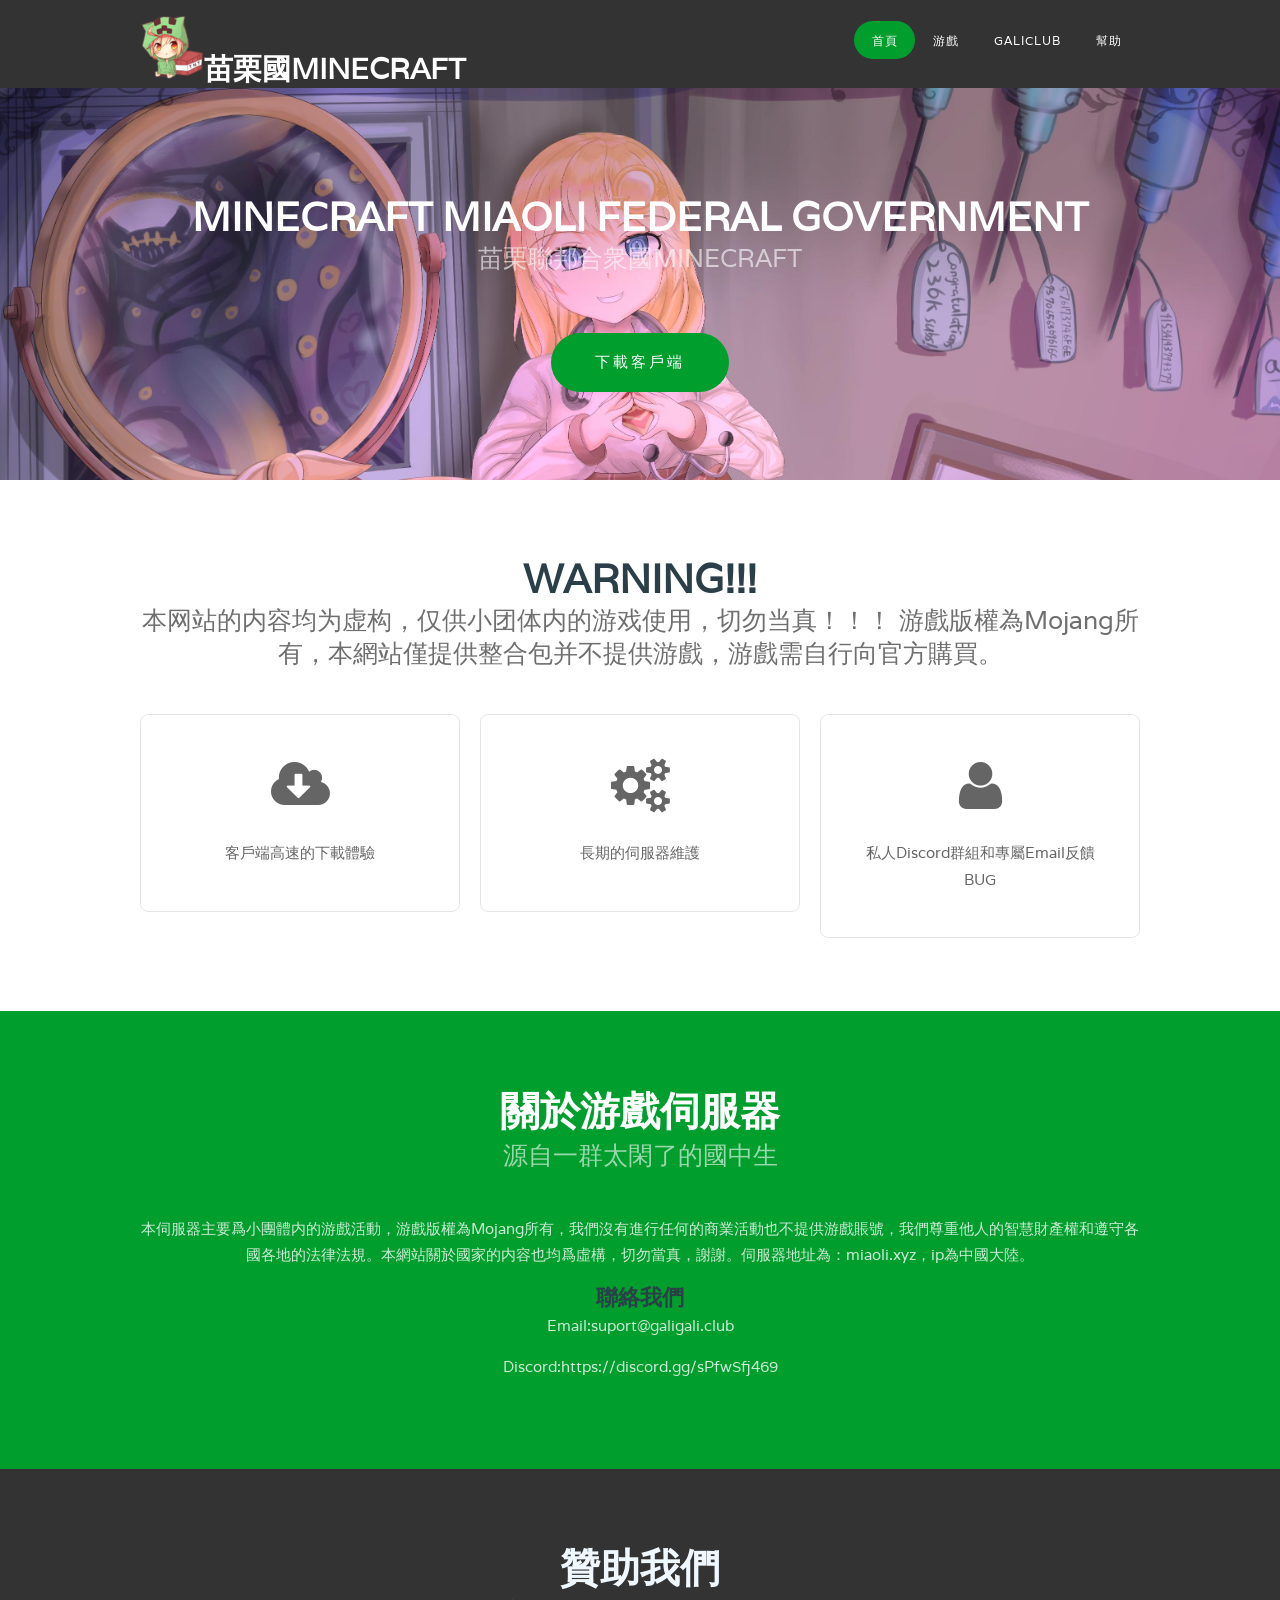
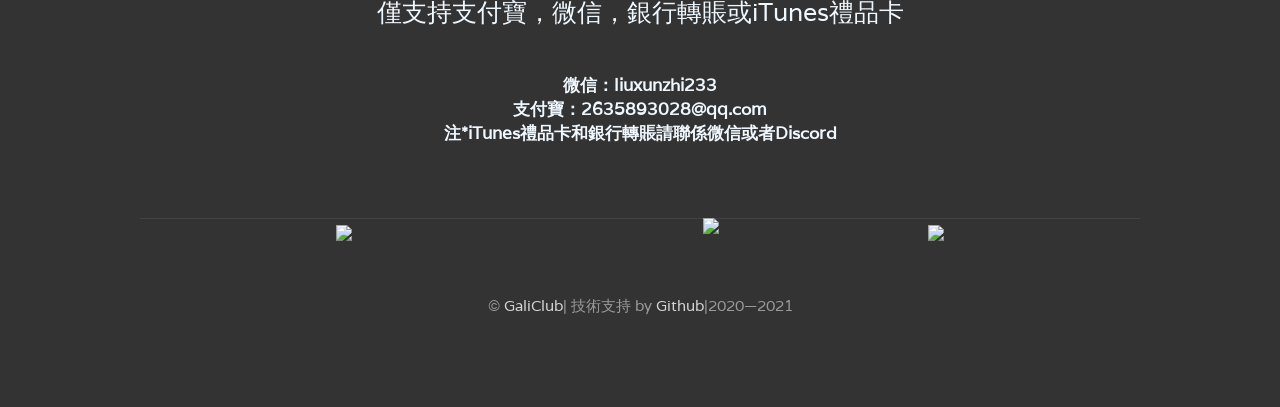
==== index.html @ 69d98d54 "Add files via upload" ====
<!DOCTYPE html PUBLIC "-//W3C//DTD XHTML 1.0 Strict//EN" "http://www.w3.org/TR/xhtml1/DTD/xhtml1-strict.dtd">
<!--
Design by TEMPLATED
http://templated.co
Released for free under the Creative Commons Attribution License

Name       : PlainDisplay 
Description: A two-column, fixed-width design with dark color scheme.
Version    : 1.0
Released   : 20140309

-->
<html xmlns="http://www.w3.org/1999/xhtml">
<head>
<meta http-equiv="Content-Type" content="text/html; charset=utf-8" />
<title>苗栗國</title><link rel="shortcut icon" href="image/icon.ico">
<meta name="keywords" content="" />
<meta name="description" content="" />
<meta name="viewport" content="width=device-width";>
<link href="http://fonts.googleapis.com/css?family=Varela" rel="stylesheet" />
<link href="default.css" rel="stylesheet" type="text/css" media="all" />
<link href="fonts.css" rel="stylesheet" type="text/css" media="all" />

<!--[if IE 6]><link href="default_ie6.css" rel="stylesheet" type="text/css" /><![endif]-->

</head>
<body>
<div id="wrapper">
	<div id="header-wrapper">
	<div id="header" class="container">
		<div id="logo">
			<h1><a href="http://gov.miaoli.xyz"><img src="image/icon.ico">苗栗國Minecraft</a></h1>
		</div>
		<div id="menu">
			<ul>
				<li class="current_page_item"><a href="index.html" accesskey="1" title="Home">首頁</a></li>
				<li><a href="updata.html" accesskey="2" title="Updata">游戲</a></li>
				<li><a href="http://www.galigali.club" accesskey="3" title="GaliClub">GaliClub</a></li>
				<li><a href="http://support.galigali.club" accesskey="4" title="幫助">幫助</a></li>
			</ul>
		</div>
	</div>
	</div>
	<div id="banner">
		<div class="container">
			<div class="title">
				<h2>Minecraft Miaoli Federal government</h2>
				<span class="byline">苗栗聯邦合衆國Minecraft</span> </div>
			<ul class="actions">
				<li><a href="updata.html" class="button">下載客戶端</a></li>
			</ul>
		</div>
	</div>
	<div id="extra" class="container">
		<div class="title">
			<h2> WARNING!!!</h2>
			<span class="byline">本网站的内容均为虚构，仅供小团体内的游戏使用，切勿当真！！！ 游戲版權為Mojang所有，本網站僅提供整合包并不提供游戲，游戲需自行向官方購買。</span> </div>
		<div id="three-column">
			<div class="boxA">
				<div class="box"> <span class="fa fa-cloud-download"></span>
					<p>客戶端高速的下載體驗</p>
				</div>
			</div>
			<div class="boxB">
				<div class="box"> <span class="fa fa-cogs"></span>
					<p>長期的伺服器維護</p>
				</div>
			</div>
			<div class="boxC">
				<div class="box"> <span class="fa fa-user"></span>
					<p> 私人Discord群組和專屬Email反饋BUG</p>
				</div>
			</div>
		</div>
	</div>
	<div id="featured">
		<div class="container">
			<div class="title">
				<h2>關於游戲伺服器</h2>
				<span class="byline">源自一群太閑了的國中生</span> </div>
			<p>本伺服器主要爲小團體内的游戲活動，游戲版權為Mojang所有，我們沒有進行任何的商業活動也不提供游戲賬號，我們尊重他人的智慧財產權和遵守各國各地的法律法規。本網站關於國家的内容也均爲虛構，切勿當真，謝謝。伺服器地址為：miaoli.xyz，ip為中國大陸。</p>
			<h2>聯絡我們</h2>
			<p>Email:suport@galigali.club</p>
            <p>Discord:https://discord.gg/sPfwSfj469</p>
		</div>
	</div>
</div>
<div id="page" class="container">
	<div class="title">
		<h2 style="color: aliceblue;">贊助我們</h2>
		<span class="byline" style="color: aliceblue;">僅支持支付寶，微信，銀行轉賬或iTunes禮品卡</span> </div>
		<h3 style="color: aliceblue;">微信：liuxunzhi233</h3>
		<h3 style="color: aliceblue;">支付寶：2635893028@qq.com</h3>
		<h3 style="color: aliceblue;">注*iTunes禮品卡和銀行轉賬請聯係微信或者Discord</h3>
</div>
<div id="copyright" class="container">
	<div class="fengji">
       <img src="image/6+.png" alt="">
	</div>
    <div class="fengji2">
	   <img src="image/login-logo.png">
    </div>
    <div class="fengji1">
       <img src="image/7.png">
    </div>
    <div class="fengji4">
	   <img src="image/unnamed.png">
     </div>
	<p>&copy; <a href="http://www.galigali.club">GaliClub</a>| 技術支持 by <a href="https://github.com/">Github</a>|2020—2021</p>
</div>
</body>
</html>
---- default.css ----
html, body
	{
		height: 100%;
	}
	
	body
	{
		margin: 0px;
		padding: 0px;
		background: #333333;
		font-family: 'Varela', sans-serif;
		font-size: 11pt;
		font-weight: 300;
		color: #656565;
	}
	
	
	h1, h2, h3
	{
		margin: 0;
		padding: 0;
		font-weight: 700;
		color: #2B3F48;
	}
	
	p, ol, ul
	{
		margin-top: 0;
	}
	
	ol, ul
	{
		padding: 0;
		list-style: none;
	}
	
	ul.actions
	{
		text-align: center;
	}
		
		ul.actions li
		{
		}
	
	p
	{
		line-height: 180%;
	}
	
	strong
	{
	}
	
	a
	{
		color: #0000FF;
	}
	
	a:hover
	{
		text-decoration: none;
	}
	
	.container
	{
		overflow: hidden;
		margin: 0em auto;
		width: 1000px;
	}
	
/*********************************************************************************/
/* Image Style                                                                   */
/*********************************************************************************/

	.image
	{
		display: inline-block;
	}
	
	.image img
	{
		display: block;
		width: 100%;
	}
	
	.image-full
	{
		display: block;
		width: 100%;
		margin: 0 0 2em 0;
	}
	
	.image-left
	{
		float: left;
		margin: 0 2em 2em 0;
	}
	
	.image-centered
	{
		display: block;
		margin: 0 0 2em 0;
	}
	
	.image-centered img
	{
		margin: 0 auto;
		width: auto;
	}

/*********************************************************************************/
/* List Styles                                                                   */
/*********************************************************************************/

	ul.staff
	{
		margin-bottom: 3em;
	}

	ul.staff li
	{
		display: inline-block;
	}
	
	ul.staff li img
	{
		width: 80%;
		border-radius: 50%;
	}


/*********************************************************************************/
/* Social Icon Styles                                                            */
/*********************************************************************************/

	ul.contact
	{
		margin: 0;
		padding: 2em 0em 0em 0em;
		list-style: none;
	}
	
	ul.contact li
	{
		display: inline-block;
		padding: 0em 0.30em;
		font-size: 1em;
	}
	
	ul.contact li span
	{
		display: none;
		margin: 0;
		padding: 0;
	}
	
	ul.contact li a
	{
		color: #FFF;
	}
	
	ul.contact li a:before
	{
		display: inline-block;
		background: #3f3f3f;
		width: 40px;
		height: 40px;
		line-height: 40px;
		border-radius: 20px;
		text-align: center;
		color: #FFFFFF;
	}
	
	ul.contact li a.icon-twitter:before { background: #2DAAE4; }
	ul.contact li a.icon-facebook:before { background: #39599F; }
	ul.contact li a.icon-dribbble:before { background: #C4376B;	}
	ul.contact li a.icon-tumblr:before { background: #31516A; }
	ul.contact li a.icon-rss:before { background: #F2600B; }

/*********************************************************************************/
/* Button Style                                                                  */
/*********************************************************************************/

	.button
	{
		display: inline-block;
		border-radius: 15ex;
		padding: 0em 3em;
		background: #009E2D;
		letter-spacing: 0.20em;
		line-height: 4em;
		text-decoration: none;
		text-transform: uppercase;
		font-weight: 400;
		font-size: 1em;
		color: #FFF;
	}
	
	.button:before
	{
		display: inline-block;
		background: #FFC31F;
		margin-right: 1em;
		width: 40px;
		height: 40px;
		line-height: 40px;
		border-radius: 20px;
		text-align: center;
		color: #272925;
	}
	
/*********************************************************************************/
/* Heading Titles                                                                */
/*********************************************************************************/

	.title
	{
		margin-bottom: 3em;
	}
	
	.title h2
	{
		text-transform: uppercase;
		font-size: 2.7em;
	}
	
	.title .byline
	{
		font-size: 1.7em;
		color: #6F6F6F;
	}
		
/*********************************************************************************/
/* 4-column                                                                      */
/*********************************************************************************/

	.box1,
	.box2,
	.box3,
	.box4
	{
		width: 235px;
	}
	
	.box1,
	.box2,
	.box3,
	{
		float: left;
		margin-right: 20px;
	}
	
	.box4
	{
		float: right;
	}
	
/*********************************************************************************/
/* 3-column                                                                      */
/*********************************************************************************/

	.boxA,
	.boxB,
	.boxC
	{
		width: 320px;
	}

	.boxA,
	.boxB
	{
		float: left;
		margin-right: 20px;
	}
	
	.boxC
	{
		float: right;
	}

/*********************************************************************************/
/* 2-column                                                                      */
/*********************************************************************************/

	.tbox1,
	.tbox2
	{
		width: 575px;
	}
	
	.tbox1
	{
		float: left;
	}

	.tbox2
	{
		float: right;
	}
	
	#wrapper
	{
		background: #FFF;
	}

/*********************************************************************************/
/* Header                                                                        */
/*********************************************************************************/

	#header-wrapper
	{
		background: #333333	
	}

	#header
	{
		position: relative;
		padding: 3em 0em;
	}

/*********************************************************************************/
/* Logo                                                                          */
/*********************************************************************************/

	#logo
	{
		position: absolute;
		top: 1em;
		left: 0;
	}
	
	#logo h1
	{
		color: #FFF;
	}
	
	#logo a
	{
		text-decoration: none;
		text-transform: uppercase;
		color: #FFF;
	}

/*********************************************************************************/
/* Menu                                                                          */
/*********************************************************************************/

	#menu
	{
		position: absolute;
		top: 2em;
		right: 0;
	}
	
	#menu ul
	{
		display: inline-block;
	}
	
	#menu li
	{
		display: block;
		float: left;
		text-align: center;
	}
	
	#menu li a, #menu li span
	{
		padding: 1em 1.5em;
		letter-spacing: 1px;
		text-decoration: none;
		text-transform: uppercase;
		font-size: 0.8em;
		color: #FFF;
	}
	
	#menu li:hover a, #menu li.active a, #menu li.active span
	{
		color: #FFF;
	}
	
	#menu .current_page_item a
	{
		background: #009E2D;
		border-radius: 15ex;
		color: #FFF;
	}
	
	#menu .icon
	{	
	}

/*********************************************************************************/
/* Banner                                                                        */
/*********************************************************************************/

	#banner
	{
		overflow: hidden;
		padding: 7em 0em 5em 0em;
		background-image: url(image/background.jpg);
		background-size: cover;
		text-align: center;
		color: rgba(255,255,255,.8);
	}

	#banner .title
	{
		margin-bottom: 1em;
		text-transform: uppercase !important;
	}

	#banner .title h2
	{
		color: #FFF;
	}

	#banner .title .byline
	{
		color: rgba(255,255,255,.6);
	}
	
	#banner .button
	{
		border-radius: 15ex;
		margin-top: 3em;
		background: #009E2D !important;
	}

/*********************************************************************************/
/* Page                                                                          */
/*********************************************************************************/

	#page
	{
		padding: 5em 0em;
		text-align: center;
	}
	
	#page .button
	{
		margin-top: 2em;
		display: inline-block;
		text-align: center;
	}

/*********************************************************************************/
/* Content                                                                       */
/*********************************************************************************/

	#content
	{
	}

/*********************************************************************************/
/* Sidebar                                                                       */
/*********************************************************************************/

	#sidebar
	{
	}

/*********************************************************************************/
/* Footer                                                                        */
/*********************************************************************************/

	#footer
	{
	}

/*********************************************************************************/
/* Copyright                                                                     */
/*********************************************************************************/

	#copyright
	{
		overflow: hidden;
		padding: 5em 0em;
		border-top: 1px solid rgba(255,255,255,0.08);
	}
	
	#copyright p
	{
		text-align: center;
		font-size: 1em;
		color: rgba(255,255,255,0.5);
	}
	
	#copyright a
	{
		text-decoration: none;
		color: rgba(255,255,255,0.8);
	}

/*********************************************************************************/
/* Featured                                                                      */
/*********************************************************************************/

	#featured
	{
		overflow: hidden;
		padding: 5em 0em;
		background: #009E2D;
		color: rgba(255,255,255,.8);
		text-align: center;
	}

	#featured a
	{
		color: rgba(255,255,255,1);
	}
	
	#featured .button
	{
		background: #FFF;
		margin-top: 3em;
		font-size: 1em;
		color: #009E2D;
	}

	#featured .title
	{
	}

	#featured .title h2
	{
		color: #FFF;
	}

	#featured .title .byline
	{
		color: rgba(255,255,255,.6);
	}

/*********************************************************************************/
/* Featured                                                                      */
/*********************************************************************************/

.box
{
	padding: 3em 2em 2em 2em;
	border: 1px solid rgba(0,0,0,0.1);
	border-radius: 8px;
		text-align: center;
}


	#extra
	{
		overflow: hidden;
		padding: 5em 0em;
	}
	
	#extra .title
	{
		text-align: center;
	}
	
	#extra .button
	{
		margin-top: 5em;
	}
	
	#extra .fa
	{
		display: block;
		margin-bottom: 0.5em;
		text-align: center;
		font-size: 3em;
	}
.fengji
{
	position: absolute;
	left: 65ex;
	top: 1825px;
}
.fengji2
{
	position: absolute;
	right: 45ex;
	top: 1825px;
}
.fengji1
{
	position: absolute;
	left: 45ex;
	top: 1825px;
}
.fengji4
{
	position: absolute;
	right: 75ex;
	top: 1818px;
}
---- fonts.css ----
@charset 'UTF-8';

@font-face{font-family:'FontAwesome';src:url('font/fontawesome-webfont.eot?v=4.0.1');src:url('font/fontawesome-webfont.eot?#iefix&v=4.0.1') format('embedded-opentype'),url('font/fontawesome-webfont.woff?v=4.0.1') format('woff'),url('font/fontawesome-webfont.ttf?v=4.0.1') format('truetype'),url('font/fontawesome-webfont.svg?v=4.0.1#fontawesomeregular') format('svg');font-weight:normal;font-style:normal}

/*********************************************************************************/
/* Icons                                                                         */
/* Powered by Font Awesome by Dave Gandy | http://fontawesome.io                 */
/* Licensed under the SIL OFL 1.1 (font), MIT (CSS)                              */
/*********************************************************************************/

	.fa
	{
		text-decoration: none;
	}

		.fa:before
		{
			display:inline-block;
			font-family: FontAwesome;
			font-size: 1.25em;
			text-decoration: none;
			font-style: normal;
			font-weight: normal;
			line-height: 1;
			-webkit-font-smoothing:antialiased;
			-moz-osx-font-smoothing:grayscale;
		}

		.fa-lg{font-size:1.3333333333333333em;line-height:.75em;vertical-align:-15%}
		.fa-2x{font-size:2em}
		.fa-3x{font-size:3em}
		.fa-4x{font-size:4em}
		.fa-5x{font-size:5em}
		.fa-fw{width:1.2857142857142858em;text-align:center}
		.fa-ul{padding-left:0;margin-left:2.142857142857143em;list-style-type:none}.fa-ul>li{position:relative}
		.fa-li{position:absolute;left:-2.142857142857143em;width:2.142857142857143em;top:.14285714285714285em;text-align:center}.fa-li.fa-lg{left:-1.8571428571428572em}
		.fa-border{padding:.2em .25em .15em;border:solid .08em #eee;border-radius:.1em}
		.pull-right{float:right}
		.pull-left{float:left}
		.fa.pull-left{margin-right:.3em}
		.fa.pull-right{margin-left:.3em}
		.fa-spin{-webkit-animation:spin 2s infinite linear;-moz-animation:spin 2s infinite linear;-o-animation:spin 2s infinite linear;animation:spin 2s infinite linear}
		@-moz-keyframes spin{0%{-moz-transform:rotate(0deg)} 100%{-moz-transform:rotate(359deg)}}@-webkit-keyframes spin{0%{-webkit-transform:rotate(0deg)} 100%{-webkit-transform:rotate(359deg)}}@-o-keyframes spin{0%{-o-transform:rotate(0deg)} 100%{-o-transform:rotate(359deg)}}@-ms-keyframes spin{0%{-ms-transform:rotate(0deg)} 100%{-ms-transform:rotate(359deg)}}@keyframes spin{0%{transform:rotate(0deg)} 100%{transform:rotate(359deg)}}.fa-rotate-90{filter:progid:DXImageTransform.Microsoft.BasicImage(rotation=1);-webkit-transform:rotate(90deg);-moz-transform:rotate(90deg);-ms-transform:rotate(90deg);-o-transform:rotate(90deg);transform:rotate(90deg)}
		.fa-rotate-180{filter:progid:DXImageTransform.Microsoft.BasicImage(rotation=2);-webkit-transform:rotate(180deg);-moz-transform:rotate(180deg);-ms-transform:rotate(180deg);-o-transform:rotate(180deg);transform:rotate(180deg)}
		.fa-rotate-270{filter:progid:DXImageTransform.Microsoft.BasicImage(rotation=3);-webkit-transform:rotate(270deg);-moz-transform:rotate(270deg);-ms-transform:rotate(270deg);-o-transform:rotate(270deg);transform:rotate(270deg)}
		.fa-flip-horizontal{filter:progid:DXImageTransform.Microsoft.BasicImage(rotation=0, mirror=1);-webkit-transform:scale(-1, 1);-moz-transform:scale(-1, 1);-ms-transform:scale(-1, 1);-o-transform:scale(-1, 1);transform:scale(-1, 1)}
		.fa-flip-vertical{filter:progid:DXImageTransform.Microsoft.BasicImage(rotation=2, mirror=1);-webkit-transform:scale(1, -1);-moz-transform:scale(1, -1);-ms-transform:scale(1, -1);-o-transform:scale(1, -1);transform:scale(1, -1)}
		.fa-stack{position:relative;display:inline-block;width:2em;height:2em;line-height:2em;vertical-align:middle}
		.fa-stack-1x,.fa-stack-2x{position:absolute;left:0;width:100%;text-align:center}
		.fa-stack-1x{line-height:inherit}
		.fa-stack-2x{font-size:2em}
		.fa-inverse{color:#fff}
		.fa-glass:before{content:"\f000"}
		.fa-music:before{content:"\f001"}
		.fa-search:before{content:"\f002"}
		.fa-envelope-o:before{content:"\f003"}
		.fa-heart:before{content:"\f004"}
		.fa-star:before{content:"\f005"}
		.fa-star-o:before{content:"\f006"}
		.fa-user:before{content:"\f007"}
		.fa-film:before{content:"\f008"}
		.fa-th-large:before{content:"\f009"}
		.fa-th:before{content:"\f00a"}
		.fa-th-list:before{content:"\f00b"}
		.fa-check:before{content:"\f00c"}
		.fa-times:before{content:"\f00d"}
		.fa-search-plus:before{content:"\f00e"}
		.fa-search-minus:before{content:"\f010"}
		.fa-power-off:before{content:"\f011"}
		.fa-signal:before{content:"\f012"}
		.fa-gear:before,.fa-cog:before{content:"\f013"}
		.fa-trash-o:before{content:"\f014"}
		.fa-home:before{content:"\f015"}
		.fa-file-o:before{content:"\f016"}
		.fa-clock-o:before{content:"\f017"}
		.fa-road:before{content:"\f018"}
		.fa-download:before{content:"\f019"}
		.fa-arrow-circle-o-down:before{content:"\f01a"}
		.fa-arrow-circle-o-up:before{content:"\f01b"}
		.fa-inbox:before{content:"\f01c"}
		.fa-play-circle-o:before{content:"\f01d"}
		.fa-rotate-right:before,.fa-repeat:before{content:"\f01e"}
		.fa-refresh:before{content:"\f021"}
		.fa-list-alt:before{content:"\f022"}
		.fa-lock:before{content:"\f023"}
		.fa-flag:before{content:"\f024"}
		.fa-headphones:before{content:"\f025"}
		.fa-volume-off:before{content:"\f026"}
		.fa-volume-down:before{content:"\f027"}
		.fa-volume-up:before{content:"\f028"}
		.fa-qrcode:before{content:"\f029"}
		.fa-barcode:before{content:"\f02a"}
		.fa-tag:before{content:"\f02b"}
		.fa-tags:before{content:"\f02c"}
		.fa-book:before{content:"\f02d"}
		.fa-bookmark:before{content:"\f02e"}
		.fa-print:before{content:"\f02f"}
		.fa-camera:before{content:"\f030"}
		.fa-font:before{content:"\f031"}
		.fa-bold:before{content:"\f032"}
		.fa-italic:before{content:"\f033"}
		.fa-text-height:before{content:"\f034"}
		.fa-text-width:before{content:"\f035"}
		.fa-align-left:before{content:"\f036"}
		.fa-align-center:before{content:"\f037"}
		.fa-align-right:before{content:"\f038"}
		.fa-align-justify:before{content:"\f039"}
		.fa-list:before{content:"\f03a"}
		.fa-dedent:before,.fa-outdent:before{content:"\f03b"}
		.fa-indent:before{content:"\f03c"}
		.fa-video-camera:before{content:"\f03d"}
		.fa-picture-o:before{content:"\f03e"}
		.fa-pencil:before{content:"\f040"}
		.fa-map-marker:before{content:"\f041"}
		.fa-adjust:before{content:"\f042"}
		.fa-tint:before{content:"\f043"}
		.fa-edit:before,.fa-pencil-square-o:before{content:"\f044"}
		.fa-share-square-o:before{content:"\f045"}
		.fa-check-square-o:before{content:"\f046"}
		.fa-move:before{content:"\f047"}
		.fa-step-backward:before{content:"\f048"}
		.fa-fast-backward:before{content:"\f049"}
		.fa-backward:before{content:"\f04a"}
		.fa-play:before{content:"\f04b"}
		.fa-pause:before{content:"\f04c"}
		.fa-stop:before{content:"\f04d"}
		.fa-forward:before{content:"\f04e"}
		.fa-fast-forward:before{content:"\f050"}
		.fa-step-forward:before{content:"\f051"}
		.fa-eject:before{content:"\f052"}
		.fa-chevron-left:before{content:"\f053"}
		.fa-chevron-right:before{content:"\f054"}
		.fa-plus-circle:before{content:"\f055"}
		.fa-minus-circle:before{content:"\f056"}
		.fa-times-circle:before{content:"\f057"}
		.fa-check-circle:before{content:"\f058"}
		.fa-question-circle:before{content:"\f059"}
		.fa-info-circle:before{content:"\f05a"}
		.fa-crosshairs:before{content:"\f05b"}
		.fa-times-circle-o:before{content:"\f05c"}
		.fa-check-circle-o:before{content:"\f05d"}
		.fa-ban:before{content:"\f05e"}
		.fa-arrow-left:before{content:"\f060"}
		.fa-arrow-right:before{content:"\f061"}
		.fa-arrow-up:before{content:"\f062"}
		.fa-arrow-down:before{content:"\f063"}
		.fa-mail-forward:before,.fa-share:before{content:"\f064"}
		.fa-resize-full:before{content:"\f065"}
		.fa-resize-small:before{content:"\f066"}
		.fa-plus:before{content:"\f067"}
		.fa-minus:before{content:"\f068"}
		.fa-asterisk:before{content:"\f069"}
		.fa-exclamation-circle:before{content:"\f06a"}
		.fa-gift:before{content:"\f06b"}
		.fa-leaf:before{content:"\f06c"}
		.fa-fire:before{content:"\f06d"}
		.fa-eye:before{content:"\f06e"}
		.fa-eye-slash:before{content:"\f070"}
		.fa-warning:before,.fa-exclamation-triangle:before{content:"\f071"}
		.fa-plane:before{content:"\f072"}
		.fa-calendar:before{content:"\f073"}
		.fa-random:before{content:"\f074"}
		.fa-comment:before{content:"\f075"}
		.fa-magnet:before{content:"\f076"}
		.fa-chevron-up:before{content:"\f077"}
		.fa-chevron-down:before{content:"\f078"}
		.fa-retweet:before{content:"\f079"}
		.fa-shopping-cart:before{content:"\f07a"}
		.fa-folder:before{content:"\f07b"}
		.fa-folder-open:before{content:"\f07c"}
		.fa-resize-vertical:before{content:"\f07d"}
		.fa-resize-horizontal:before{content:"\f07e"}
		.fa-bar-chart-o:before{content:"\f080"}
		.fa-twitter-square:before{content:"\f081"}
		.fa-facebook-square:before{content:"\f082"}
		.fa-camera-retro:before{content:"\f083"}
		.fa-key:before{content:"\f084"}
		.fa-gears:before,.fa-cogs:before{content:"\f085"}
		.fa-comments:before{content:"\f086"}
		.fa-thumbs-o-up:before{content:"\f087"}
		.fa-thumbs-o-down:before{content:"\f088"}
		.fa-star-half:before{content:"\f089"}
		.fa-heart-o:before{content:"\f08a"}
		.fa-sign-out:before{content:"\f08b"}
		.fa-linkedin-square:before{content:"\f08c"}
		.fa-thumb-tack:before{content:"\f08d"}
		.fa-external-link:before{content:"\f08e"}
		.fa-sign-in:before{content:"\f090"}
		.fa-trophy:before{content:"\f091"}
		.fa-github-square:before{content:"\f092"}
		.fa-upload:before{content:"\f093"}
		.fa-lemon-o:before{content:"\f094"}
		.fa-phone:before{content:"\f095"}
		.fa-square-o:before{content:"\f096"}
		.fa-bookmark-o:before{content:"\f097"}
		.fa-phone-square:before{content:"\f098"}
		.fa-twitter:before{content:"\f099"}
		.fa-facebook:before{content:"\f09a"}
		.fa-github:before{content:"\f09b"}
		.fa-unlock:before{content:"\f09c"}
		.fa-credit-card:before{content:"\f09d"}
		.fa-rss:before{content:"\f09e"}
		.fa-hdd-o:before{content:"\f0a0"}
		.fa-bullhorn:before{content:"\f0a1"}
		.fa-bell:before{content:"\f0f3"}
		.fa-certificate:before{content:"\f0a3"}
		.fa-hand-o-right:before{content:"\f0a4"}
		.fa-hand-o-left:before{content:"\f0a5"}
		.fa-hand-o-up:before{content:"\f0a6"}
		.fa-hand-o-down:before{content:"\f0a7"}
		.fa-arrow-circle-left:before{content:"\f0a8"}
		.fa-arrow-circle-right:before{content:"\f0a9"}
		.fa-arrow-circle-up:before{content:"\f0aa"}
		.fa-arrow-circle-down:before{content:"\f0ab"}
		.fa-globe:before{content:"\f0ac"}
		.fa-wrench:before{content:"\f0ad"}
		.fa-tasks:before{content:"\f0ae"}
		.fa-filter:before{content:"\f0b0"}
		.fa-briefcase:before{content:"\f0b1"}
		.fa-fullscreen:before{content:"\f0b2"}
		.fa-group:before{content:"\f0c0"}
		.fa-chain:before,.fa-link:before{content:"\f0c1"}
		.fa-cloud:before{content:"\f0c2"}
		.fa-flask:before{content:"\f0c3"}
		.fa-cut:before,.fa-scissors:before{content:"\f0c4"}
		.fa-copy:before,.fa-files-o:before{content:"\f0c5"}
		.fa-paperclip:before{content:"\f0c6"}
		.fa-save:before,.fa-floppy-o:before{content:"\f0c7"}
		.fa-square:before{content:"\f0c8"}
		.fa-reorder:before{content:"\f0c9"}
		.fa-list-ul:before{content:"\f0ca"}
		.fa-list-ol:before{content:"\f0cb"}
		.fa-strikethrough:before{content:"\f0cc"}
		.fa-underline:before{content:"\f0cd"}
		.fa-table:before{content:"\f0ce"}
		.fa-magic:before{content:"\f0d0"}
		.fa-truck:before{content:"\f0d1"}
		.fa-pinterest:before{content:"\f0d2"}
		.fa-pinterest-square:before{content:"\f0d3"}
		.fa-google-plus-square:before{content:"\f0d4"}
		.fa-google-plus:before{content:"\f0d5"}
		.fa-money:before{content:"\f0d6"}
		.fa-caret-down:before{content:"\f0d7"}
		.fa-caret-up:before{content:"\f0d8"}
		.fa-caret-left:before{content:"\f0d9"}
		.fa-caret-right:before{content:"\f0da"}
		.fa-columns:before{content:"\f0db"}
		.fa-unsorted:before,.fa-sort:before{content:"\f0dc"}
		.fa-sort-down:before,.fa-sort-asc:before{content:"\f0dd"}
		.fa-sort-up:before,.fa-sort-desc:before{content:"\f0de"}
		.fa-envelope:before{content:"\f0e0"}
		.fa-linkedin:before{content:"\f0e1"}
		.fa-rotate-left:before,.fa-undo:before{content:"\f0e2"}
		.fa-legal:before,.fa-gavel:before{content:"\f0e3"}
		.fa-dashboard:before,.fa-tachometer:before{content:"\f0e4"}
		.fa-comment-o:before{content:"\f0e5"}
		.fa-comments-o:before{content:"\f0e6"}
		.fa-flash:before,.fa-bolt:before{content:"\f0e7"}
		.fa-sitemap:before{content:"\f0e8"}
		.fa-umbrella:before{content:"\f0e9"}
		.fa-paste:before,.fa-clipboard:before{content:"\f0ea"}
		.fa-lightbulb-o:before{content:"\f0eb"}
		.fa-exchange:before{content:"\f0ec"}
		.fa-cloud-download:before{content:"\f0ed"}
		.fa-cloud-upload:before{content:"\f0ee"}
		.fa-user-md:before{content:"\f0f0"}
		.fa-stethoscope:before{content:"\f0f1"}
		.fa-suitcase:before{content:"\f0f2"}
		.fa-bell-o:before{content:"\f0a2"}
		.fa-coffee:before{content:"\f0f4"}
		.fa-cutlery:before{content:"\f0f5"}
		.fa-file-text-o:before{content:"\f0f6"}
		.fa-building:before{content:"\f0f7"}
		.fa-hospital:before{content:"\f0f8"}
		.fa-ambulance:before{content:"\f0f9"}
		.fa-medkit:before{content:"\f0fa"}
		.fa-fighter-jet:before{content:"\f0fb"}
		.fa-beer:before{content:"\f0fc"}
		.fa-h-square:before{content:"\f0fd"}
		.fa-plus-square:before{content:"\f0fe"}
		.fa-angle-double-left:before{content:"\f100"}
		.fa-angle-double-right:before{content:"\f101"}
		.fa-angle-double-up:before{content:"\f102"}
		.fa-angle-double-down:before{content:"\f103"}
		.fa-angle-left:before{content:"\f104"}
		.fa-angle-right:before{content:"\f105"}
		.fa-angle-up:before{content:"\f106"}
		.fa-angle-down:before{content:"\f107"}
		.fa-desktop:before{content:"\f108"}
		.fa-laptop:before{content:"\f109"}
		.fa-tablet:before{content:"\f10a"}
		.fa-mobile-phone:before,.fa-mobile:before{content:"\f10b"}
		.fa-circle-o:before{content:"\f10c"}
		.fa-quote-left:before{content:"\f10d"}
		.fa-quote-right:before{content:"\f10e"}
		.fa-spinner:before{content:"\f110"}
		.fa-circle:before{content:"\f111"}
		.fa-mail-reply:before,.fa-reply:before{content:"\f112"}
		.fa-github-alt:before{content:"\f113"}
		.fa-folder-o:before{content:"\f114"}
		.fa-folder-open-o:before{content:"\f115"}
		.fa-expand-o:before{content:"\f116"}
		.fa-collapse-o:before{content:"\f117"}
		.fa-smile-o:before{content:"\f118"}
		.fa-frown-o:before{content:"\f119"}
		.fa-meh-o:before{content:"\f11a"}
		.fa-gamepad:before{content:"\f11b"}
		.fa-keyboard-o:before{content:"\f11c"}
		.fa-flag-o:before{content:"\f11d"}
		.fa-flag-checkered:before{content:"\f11e"}
		.fa-terminal:before{content:"\f120"}
		.fa-code:before{content:"\f121"}
		.fa-reply-all:before{content:"\f122"}
		.fa-mail-reply-all:before{content:"\f122"}
		.fa-star-half-empty:before,.fa-star-half-full:before,.fa-star-half-o:before{content:"\f123"}
		.fa-location-arrow:before{content:"\f124"}
		.fa-crop:before{content:"\f125"}
		.fa-code-fork:before{content:"\f126"}
		.fa-unlink:before,.fa-chain-broken:before{content:"\f127"}
		.fa-question:before{content:"\f128"}
		.fa-info:before{content:"\f129"}
		.fa-exclamation:before{content:"\f12a"}
		.fa-superscript:before{content:"\f12b"}
		.fa-subscript:before{content:"\f12c"}
		.fa-eraser:before{content:"\f12d"}
		.fa-puzzle-piece:before{content:"\f12e"}
		.fa-microphone:before{content:"\f130"}
		.fa-microphone-slash:before{content:"\f131"}
		.fa-shield:before{content:"\f132"}
		.fa-calendar-o:before{content:"\f133"}
		.fa-fire-extinguisher:before{content:"\f134"}
		.fa-rocket:before{content:"\f135"}
		.fa-maxcdn:before{content:"\f136"}
		.fa-chevron-circle-left:before{content:"\f137"}
		.fa-chevron-circle-right:before{content:"\f138"}
		.fa-chevron-circle-up:before{content:"\f139"}
		.fa-chevron-circle-down:before{content:"\f13a"}
		.fa-html5:before{content:"\f13b"}
		.fa-css3:before{content:"\f13c"}
		.fa-anchor:before{content:"\f13d"}
		.fa-unlock-o:before{content:"\f13e"}
		.fa-bullseye:before{content:"\f140"}
		.fa-ellipsis-horizontal:before{content:"\f141"}
		.fa-ellipsis-vertical:before{content:"\f142"}
		.fa-rss-square:before{content:"\f143"}
		.fa-play-circle:before{content:"\f144"}
		.fa-ticket:before{content:"\f145"}
		.fa-minus-square:before{content:"\f146"}
		.fa-minus-square-o:before{content:"\f147"}
		.fa-level-up:before{content:"\f148"}
		.fa-level-down:before{content:"\f149"}
		.fa-check-square:before{content:"\f14a"}
		.fa-pencil-square:before{content:"\f14b"}
		.fa-external-link-square:before{content:"\f14c"}
		.fa-share-square:before{content:"\f14d"}
		.fa-compass:before{content:"\f14e"}
		.fa-toggle-down:before,.fa-caret-square-o-down:before{content:"\f150"}
		.fa-toggle-up:before,.fa-caret-square-o-up:before{content:"\f151"}
		.fa-toggle-right:before,.fa-caret-square-o-right:before{content:"\f152"}
		.fa-euro:before,.fa-eur:before{content:"\f153"}
		.fa-gbp:before{content:"\f154"}
		.fa-dollar:before,.fa-usd:before{content:"\f155"}
		.fa-rupee:before,.fa-inr:before{content:"\f156"}
		.fa-cny:before,.fa-rmb:before,.fa-yen:before,.fa-jpy:before{content:"\f157"}
		.fa-ruble:before,.fa-rouble:before,.fa-rub:before{content:"\f158"}
		.fa-won:before,.fa-krw:before{content:"\f159"}
		.fa-bitcoin:before,.fa-btc:before{content:"\f15a"}
		.fa-file:before{content:"\f15b"}
		.fa-file-text:before{content:"\f15c"}
		.fa-sort-alpha-asc:before{content:"\f15d"}
		.fa-sort-alpha-desc:before{content:"\f15e"}
		.fa-sort-amount-asc:before{content:"\f160"}
		.fa-sort-amount-desc:before{content:"\f161"}
		.fa-sort-numeric-asc:before{content:"\f162"}
		.fa-sort-numeric-desc:before{content:"\f163"}
		.fa-thumbs-up:before{content:"\f164"}
		.fa-thumbs-down:before{content:"\f165"}
		.fa-youtube-square:before{content:"\f166"}
		.fa-youtube:before{content:"\f167"}
		.fa-xing:before{content:"\f168"}
		.fa-xing-square:before{content:"\f169"}
		.fa-youtube-play:before{content:"\f16a"}
		.fa-dropbox:before{content:"\f16b"}
		.fa-stack-overflow:before{content:"\f16c"}
		.fa-instagram:before{content:"\f16d"}
		.fa-flickr:before{content:"\f16e"}
		.fa-adn:before{content:"\f170"}
		.fa-bitbucket:before{content:"\f171"}
		.fa-bitbucket-square:before{content:"\f172"}
		.fa-tumblr:before{content:"\f173"}
		.fa-tumblr-square:before{content:"\f174"}
		.fa-long-arrow-down:before{content:"\f175"}
		.fa-long-arrow-up:before{content:"\f176"}
		.fa-long-arrow-left:before{content:"\f177"}
		.fa-long-arrow-right:before{content:"\f178"}
		.fa-apple:before{content:"\f179"}
		.fa-windows:before{content:"\f17a"}
		.fa-android:before{content:"\f17b"}
		.fa-linux:before{content:"\f17c"}
		.fa-dribbble:before{content:"\f17d"}
		.fa-skype:before{content:"\f17e"}
		.fa-foursquare:before{content:"\f180"}
		.fa-trello:before{content:"\f181"}
		.fa-female:before{content:"\f182"}
		.fa-male:before{content:"\f183"}
		.fa-gittip:before{content:"\f184"}
		.fa-sun-o:before{content:"\f185"}
		.fa-moon-o:before{content:"\f186"}
		.fa-archive:before{content:"\f187"}
		.fa-bug:before{content:"\f188"}
		.fa-vk:before{content:"\f189"}
		.fa-weibo:before{content:"\f18a"}
		.fa-renren:before{content:"\f18b"}
		.fa-pagelines:before{content:"\f18c"}
		.fa-stack-exchange:before{content:"\f18d"}
		.fa-arrow-circle-o-right:before{content:"\f18e"}
		.fa-arrow-circle-o-left:before{content:"\f190"}
		.fa-toggle-left:before,.fa-caret-square-o-left:before{content:"\f191"}
		.fa-dot-circle-o:before{content:"\f192"}
		.fa-wheelchair:before{content:"\f193"}
		.fa-vimeo-square:before{content:"\f194"}
		.fa-turkish-lira:before,.fa-try:before{content:"\f195"}
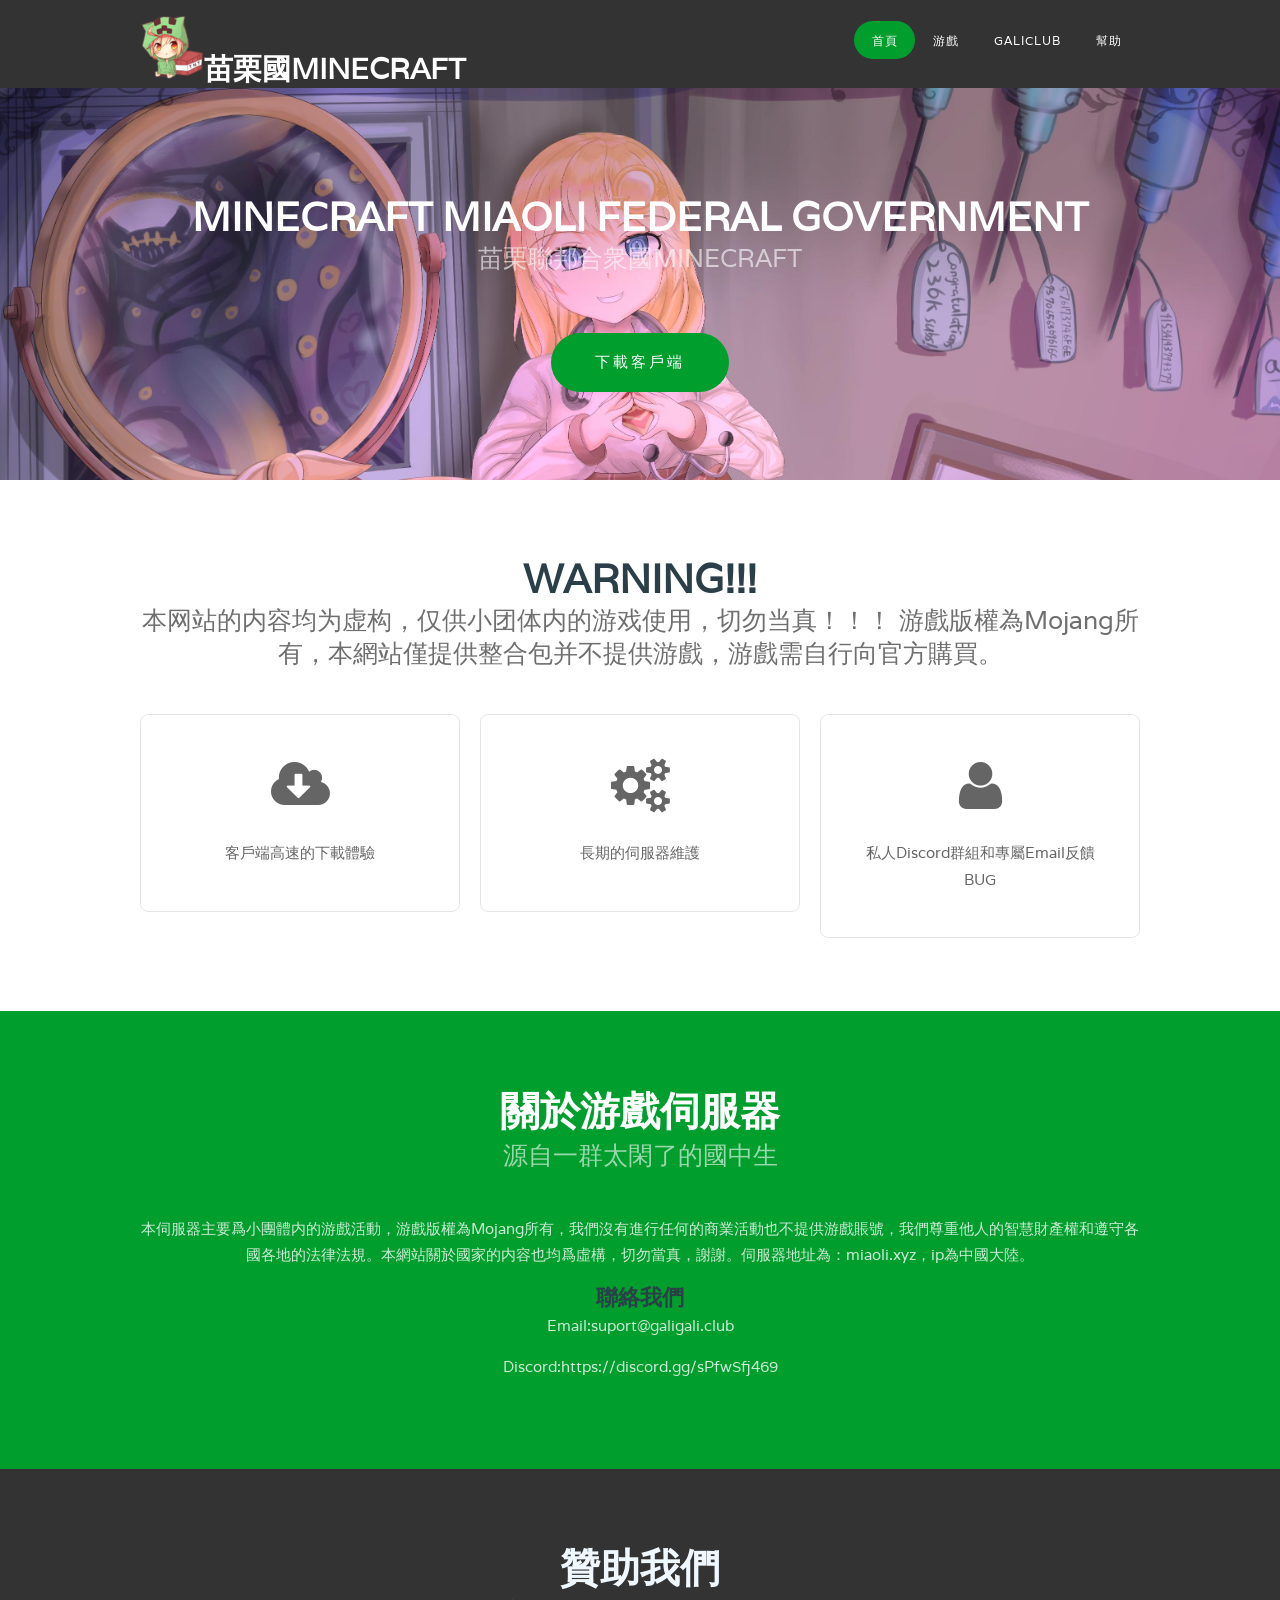
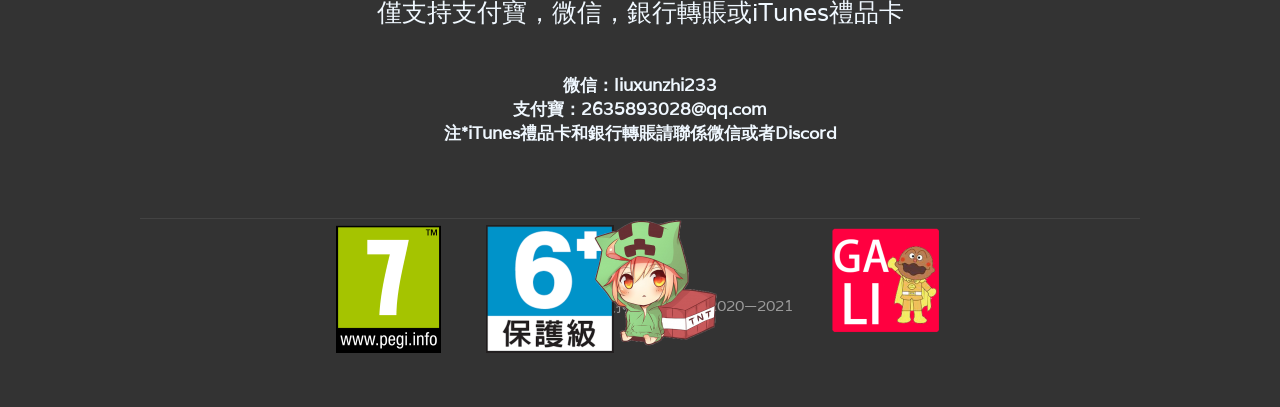
==== commit 52982ef7: "Add files via upload" ====
--- a/index.html
+++ b/index.html
@@ -1,22 +1,10 @@
 <!DOCTYPE html PUBLIC "-//W3C//DTD XHTML 1.0 Strict//EN" "http://www.w3.org/TR/xhtml1/DTD/xhtml1-strict.dtd">
-<!--
-Design by TEMPLATED
-http://templated.co
-Released for free under the Creative Commons Attribution License
-
-Name       : PlainDisplay 
-Description: A two-column, fixed-width design with dark color scheme.
-Version    : 1.0
-Released   : 20140309
-
--->
 <html xmlns="http://www.w3.org/1999/xhtml">
 <head>
 <meta http-equiv="Content-Type" content="text/html; charset=utf-8" />
 <title>苗栗國</title><link rel="shortcut icon" href="image/icon.ico">
 <meta name="keywords" content="" />
 <meta name="description" content="" />
-<meta name="viewport" content="width=device-width";>
 <link href="http://fonts.googleapis.com/css?family=Varela" rel="stylesheet" />
 <link href="default.css" rel="stylesheet" type="text/css" media="all" />
 <link href="fonts.css" rel="stylesheet" type="text/css" media="all" />
@@ -106,7 +94,7 @@
     <div class="fengji4">
 	   <img src="image/unnamed.png">
      </div>
-	<p>&copy; <a href="http://www.galigali.club">GaliClub</a>| 技術支持 by <a href="https://github.com/">Github</a>|2020—2021</p>
+	<p>&copy; <a href="http://www.galigali.club">GaliClub</a>| 技術支持 by <a href="https://github.com/mengxiaozhi/mengxiaozhi">Github</a>|2020—2021</p>
 </div>
 </body>
 </html>
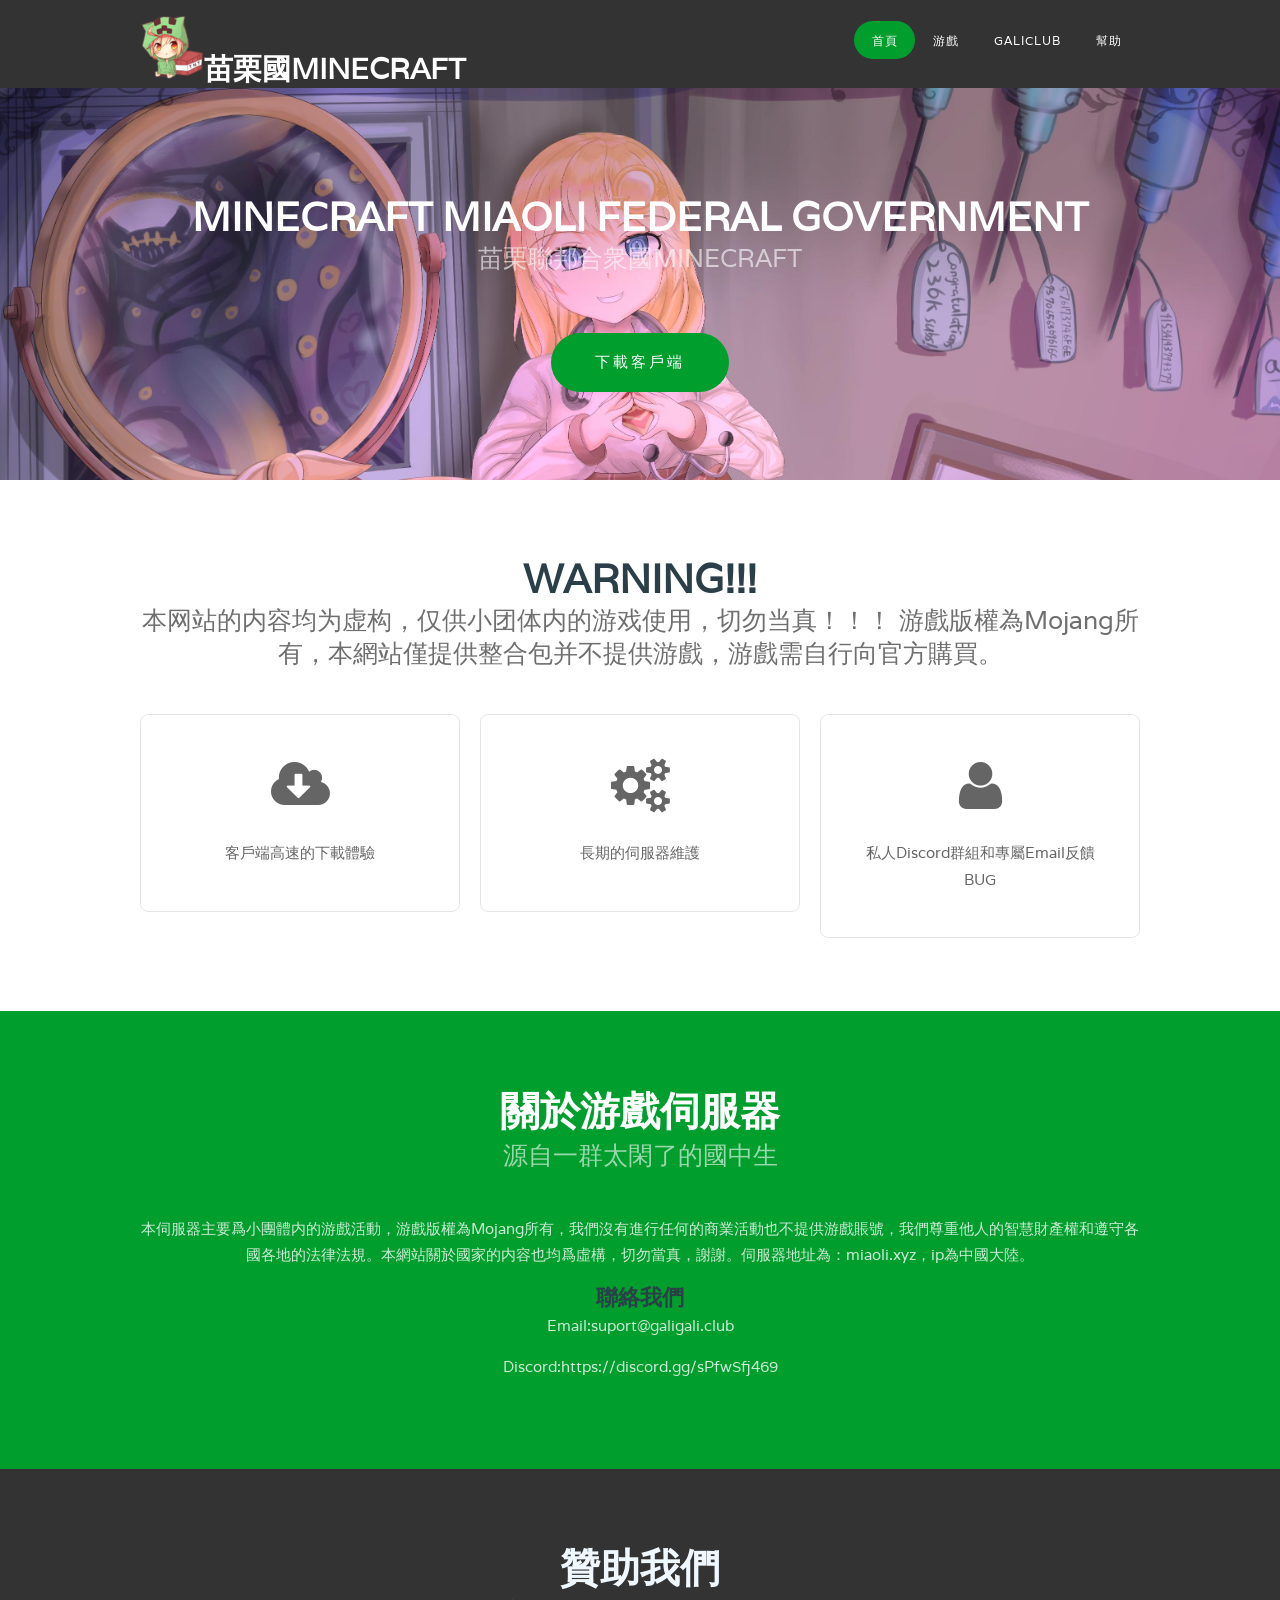
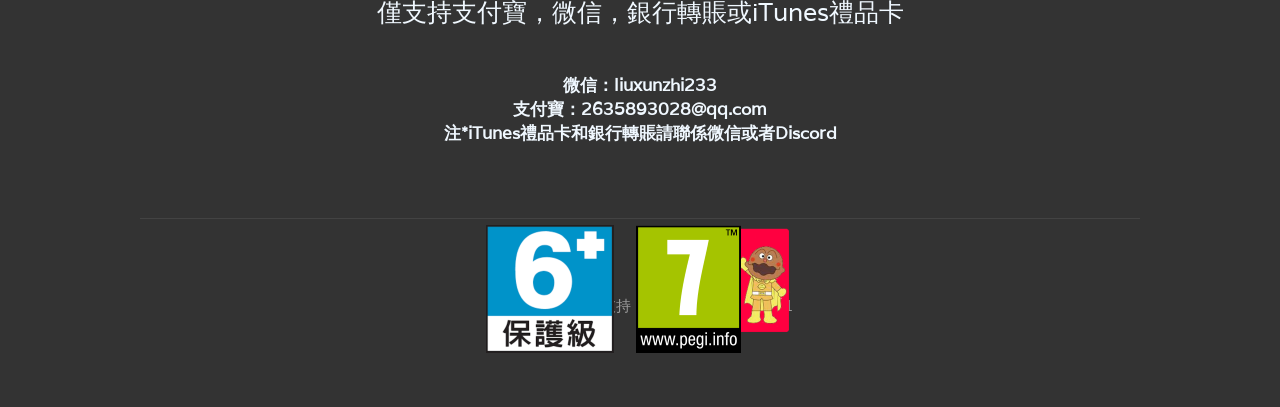
==== commit 7f635c71: "Add files via upload" ====
--- a/index.html
+++ b/index.html
@@ -91,9 +91,6 @@
     <div class="fengji1">
        <img src="image/7.png">
     </div>
-    <div class="fengji4">
-	   <img src="image/unnamed.png">
-     </div>
 	<p>&copy; <a href="http://www.galigali.club">GaliClub</a>| 技術支持 by <a href="https://github.com/mengxiaozhi/mengxiaozhi">Github</a>|2020—2021</p>
 </div>
 </body>
--- a/default.css
+++ b/default.css
@@ -578,20 +578,13 @@
 .fengji2
 {
 	position: absolute;
-	right: 45ex;
+	right: 65ex;
 	top: 1825px;
 }
 .fengji1
 {
 	position: absolute;
-	left: 45ex;
+	left: 85ex;
 	top: 1825px;
 }
-.fengji4
-{
-	position: absolute;
-	right: 75ex;
-	top: 1818px;
-}
-
-
+
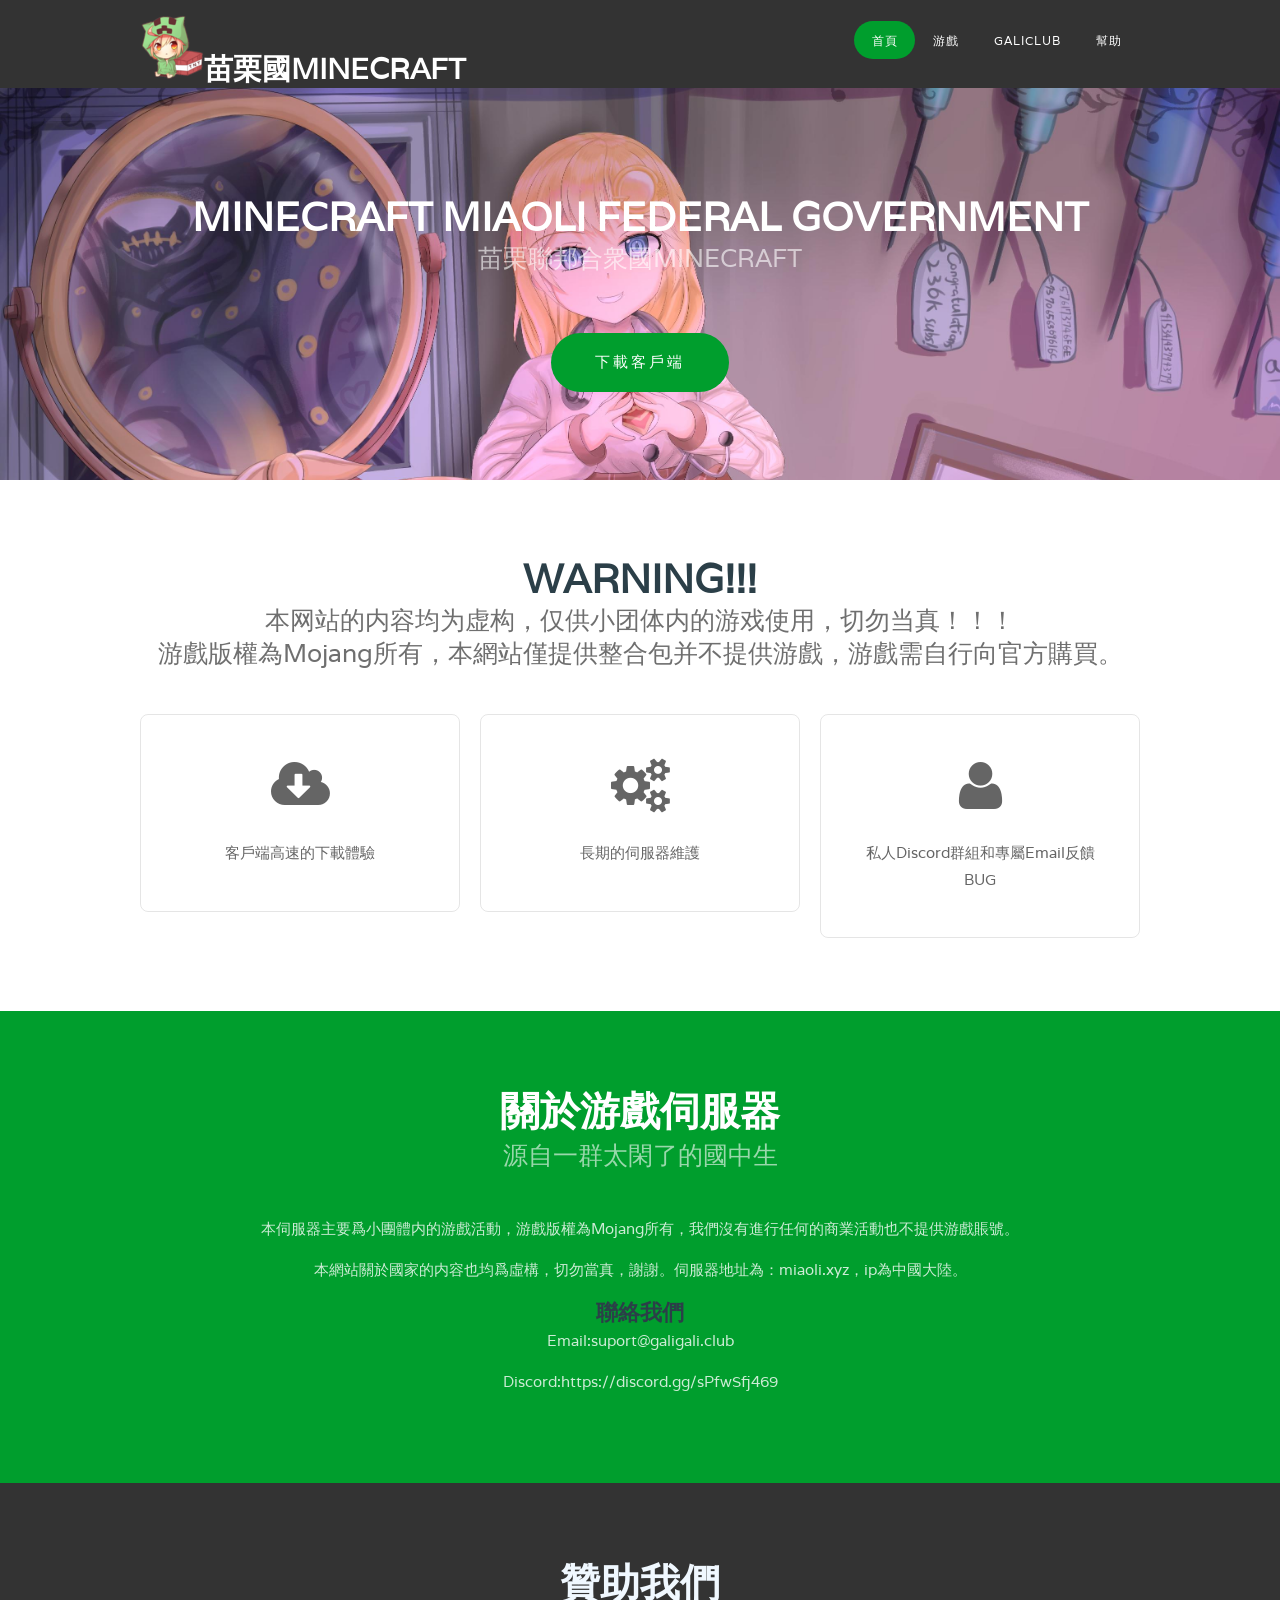
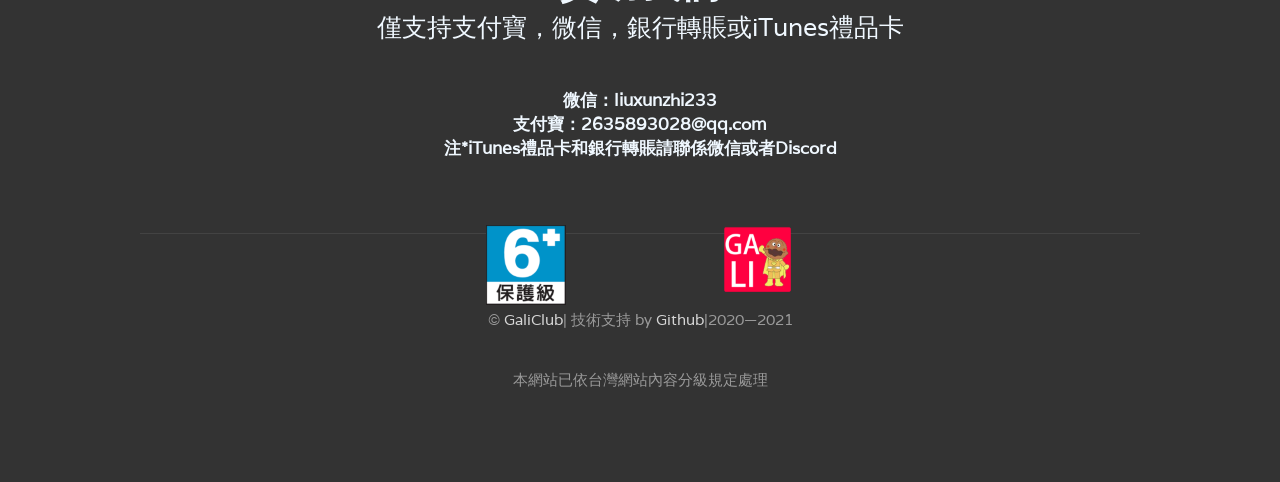
==== commit 022d959d: "Add files via upload" ====
--- a/index.html
+++ b/index.html
@@ -42,7 +42,10 @@
 	<div id="extra" class="container">
 		<div class="title">
 			<h2> WARNING!!!</h2>
-			<span class="byline">本网站的内容均为虚构，仅供小团体内的游戏使用，切勿当真！！！ 游戲版權為Mojang所有，本網站僅提供整合包并不提供游戲，游戲需自行向官方購買。</span> </div>
+			<span class="byline">本网站的内容均为虚构，仅供小团体内的游戏使用，切勿当真！！！</span> 
+			<br>
+			<span class="byline"> 游戲版權為Mojang所有，本網站僅提供整合包并不提供游戲，游戲需自行向官方購買。</span> 
+		 </div>
 		<div id="three-column">
 			<div class="boxA">
 				<div class="box"> <span class="fa fa-cloud-download"></span>
@@ -66,7 +69,8 @@
 			<div class="title">
 				<h2>關於游戲伺服器</h2>
 				<span class="byline">源自一群太閑了的國中生</span> </div>
-			<p>本伺服器主要爲小團體内的游戲活動，游戲版權為Mojang所有，我們沒有進行任何的商業活動也不提供游戲賬號，我們尊重他人的智慧財產權和遵守各國各地的法律法規。本網站關於國家的内容也均爲虛構，切勿當真，謝謝。伺服器地址為：miaoli.xyz，ip為中國大陸。</p>
+			<p>本伺服器主要爲小團體内的游戲活動，游戲版權為Mojang所有，我們沒有進行任何的商業活動也不提供游戲賬號。</p>
+			<p>本網站關於國家的内容也均爲虛構，切勿當真，謝謝。伺服器地址為：miaoli.xyz，ip為中國大陸。</p>
 			<h2>聯絡我們</h2>
 			<p>Email:suport@galigali.club</p>
             <p>Discord:https://discord.gg/sPfwSfj469</p>
@@ -88,10 +92,9 @@
     <div class="fengji2">
 	   <img src="image/login-logo.png">
     </div>
-    <div class="fengji1">
-       <img src="image/7.png">
-    </div>
 	<p>&copy; <a href="http://www.galigali.club">GaliClub</a>| 技術支持 by <a href="https://github.com/mengxiaozhi/mengxiaozhi">Github</a>|2020—2021</p>
+	<br>
+	<p>本網站已依台灣網站內容分級規定處理</p>
 </div>
 </body>
 </html>
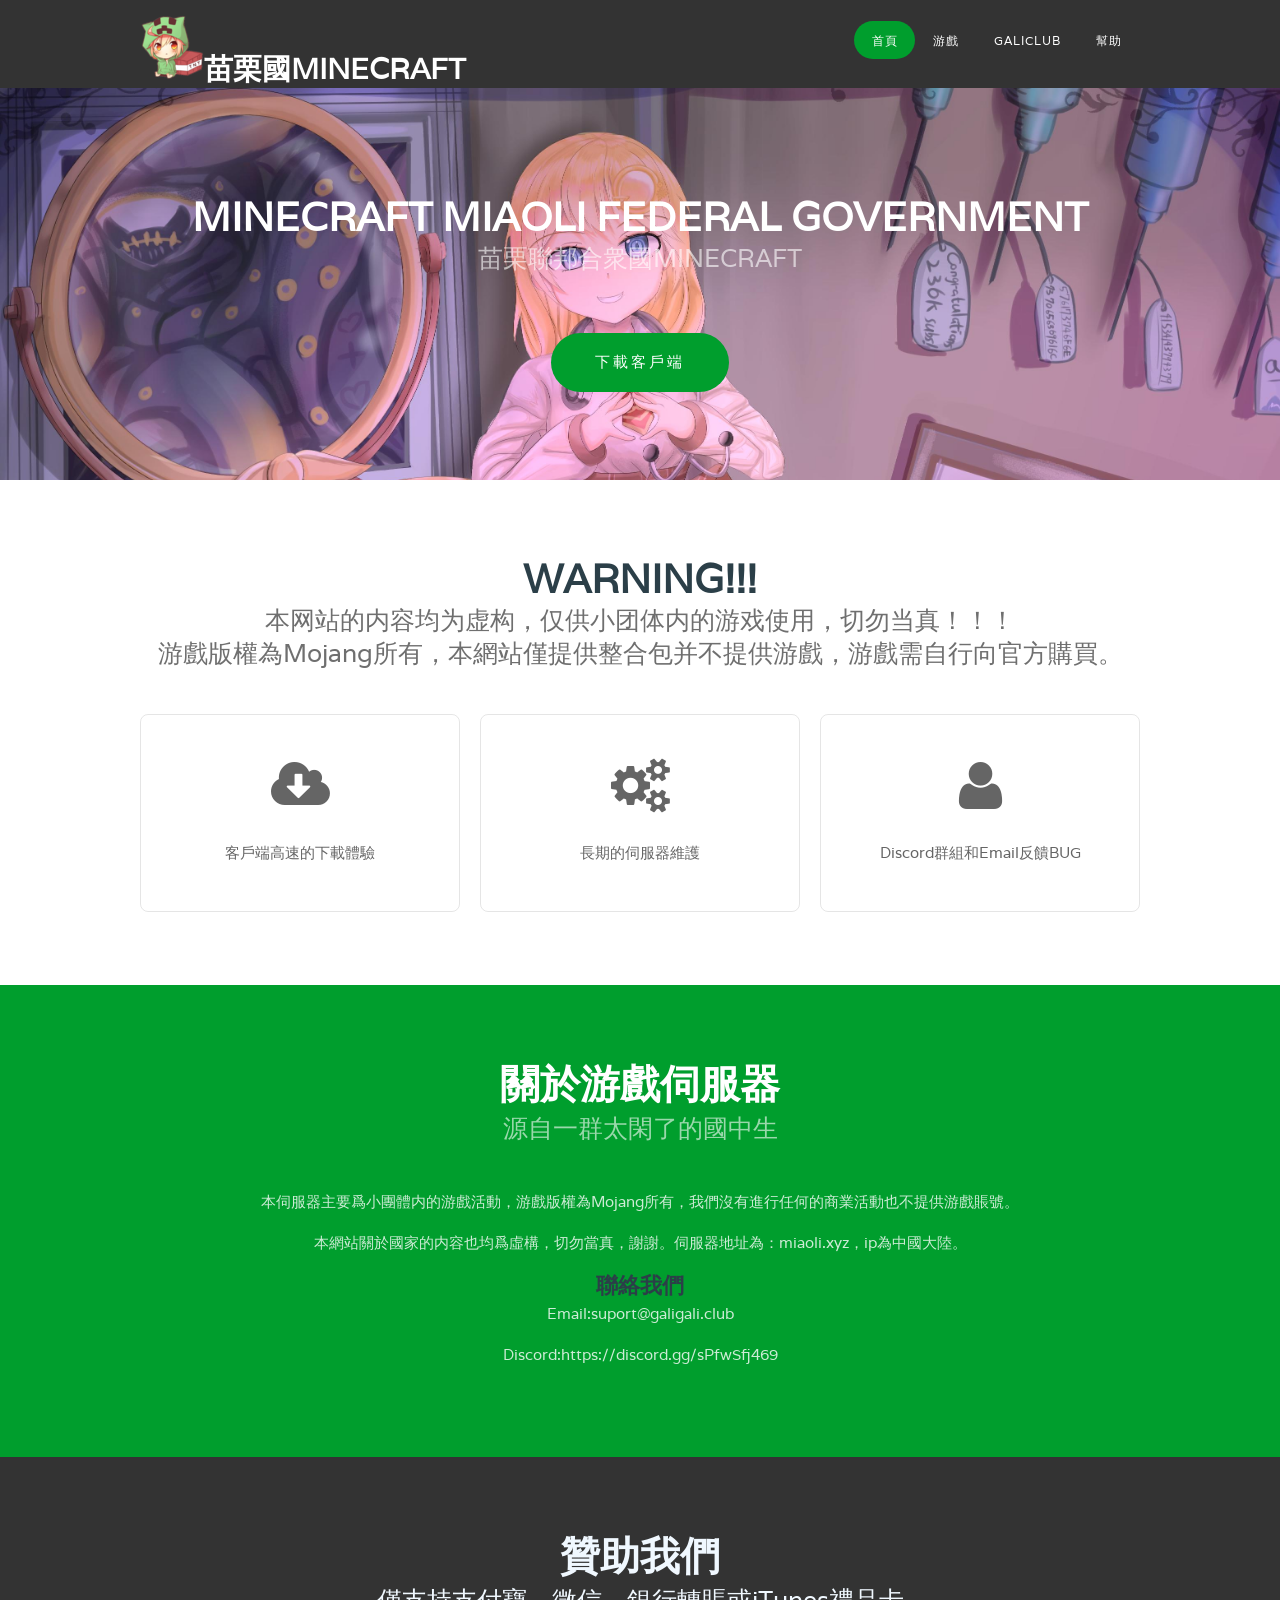
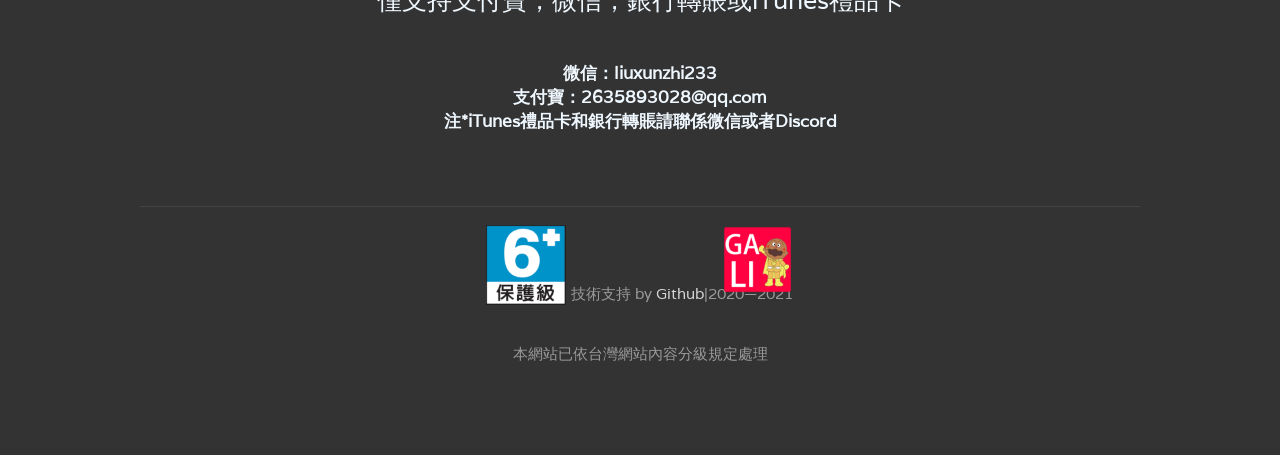
==== commit c8e80b57: "Add files via upload" ====
--- a/index.html
+++ b/index.html
@@ -59,7 +59,7 @@
 			</div>
 			<div class="boxC">
 				<div class="box"> <span class="fa fa-user"></span>
-					<p> 私人Discord群組和專屬Email反饋BUG</p>
+					<p>Discord群組和Email反饋BUG</p>
 				</div>
 			</div>
 		</div>
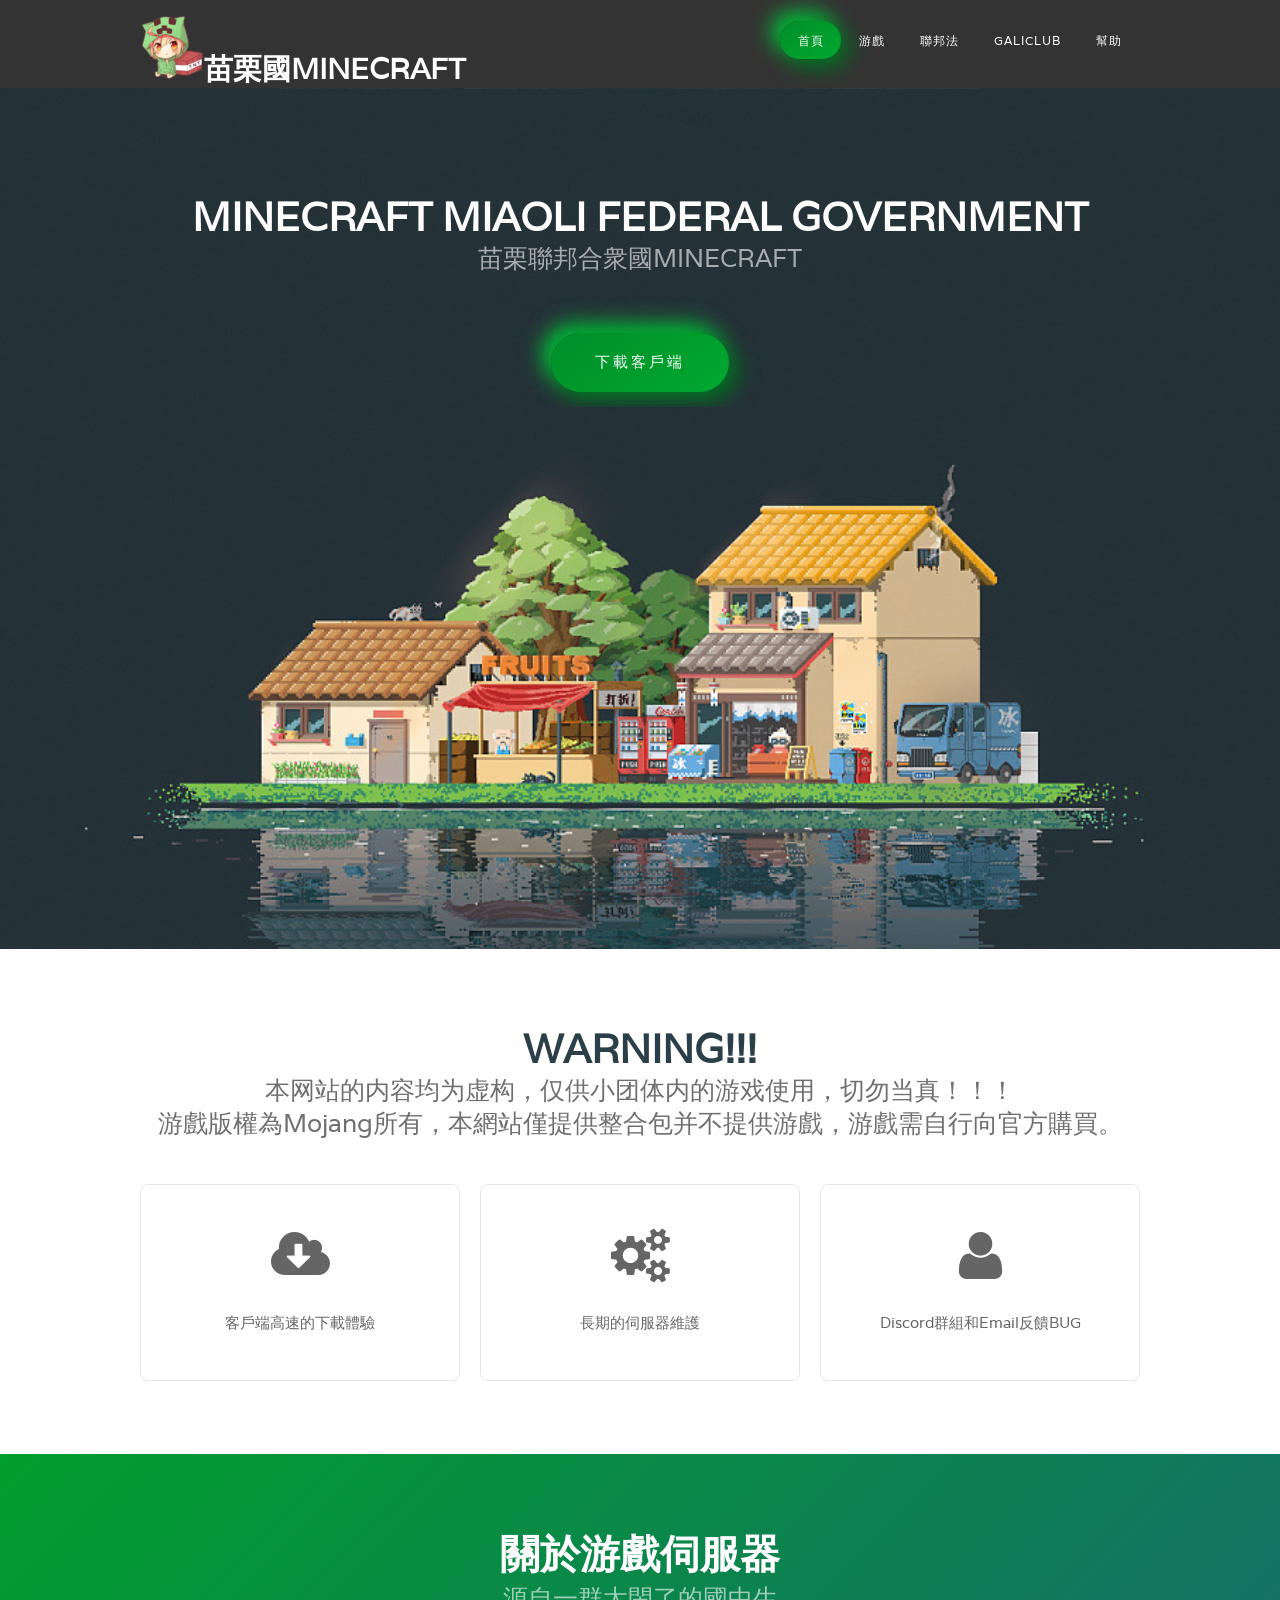
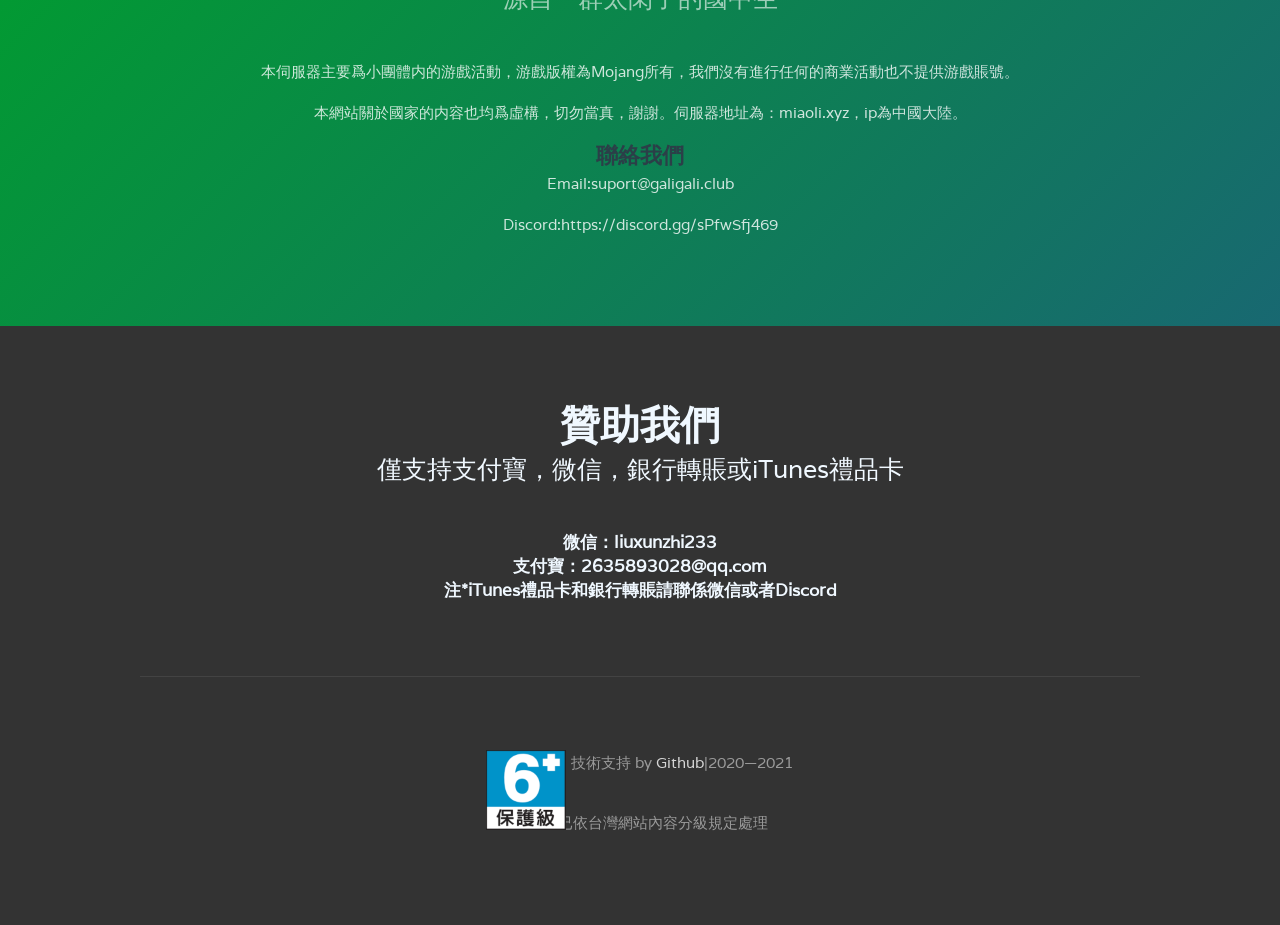
==== commit 8c2257d5: "Add files via upload" ====
--- a/index.html
+++ b/index.html
@@ -23,6 +23,7 @@
 			<ul>
 				<li class="current_page_item"><a href="index.html" accesskey="1" title="Home">首頁</a></li>
 				<li><a href="updata.html" accesskey="2" title="Updata">游戲</a></li>
+				<li><a href="falv.html" accesskey="5" title="falv">聯邦法</a></li>
 				<li><a href="http://www.galigali.club" accesskey="3" title="GaliClub">GaliClub</a></li>
 				<li><a href="http://support.galigali.club" accesskey="4" title="幫助">幫助</a></li>
 			</ul>
--- a/default.css
+++ b/default.css
@@ -184,17 +184,20 @@
 
 	.button
 	{
-		display: inline-block;
-		border-radius: 15ex;
-		padding: 0em 3em;
-		background: #009E2D;
-		letter-spacing: 0.20em;
 		line-height: 4em;
 		text-decoration: none;
 		text-transform: uppercase;
 		font-weight: 400;
 		font-size: 1em;
 		color: #FFF;
+		display: inline-block;
+		border-radius: 15ex;
+		padding: 0em 3em;
+		border-radius: 46px;
+        background: linear-gradient(145deg, #008e29, #00a930);
+        box-shadow:  8px 8px 22px #006f20,
+                    -8px -8px 22px #00cd3b;
+		letter-spacing: 0.20em;
 	}
 	
 	.button:before
@@ -310,7 +313,7 @@
 
 	#header-wrapper
 	{
-		background: #333333	
+		background: #333333
 	}
 
 	#header
@@ -382,15 +385,32 @@
 	
 	#menu .current_page_item a
 	{
-		background: #009E2D;
+		border-radius: 46px;
+        background: linear-gradient(145deg, #008e29, #00a930);
+        box-shadow:  8px 8px 22px #006f20,
+                    -8px -8px 22px #00cd3b;
 		border-radius: 15ex;
 		color: #FFF;
+		z-index: 1;
 	}
 	
 	#menu .icon
 	{	
 	}
 
+	.current_page_item::before
+	{
+		content:"";
+		position:absolute;
+		left: -5px;
+		right: -5px;
+		top: -5px;
+		bottom: -5px;
+		background: linear-gradient(135deg, #009E2D,#0C834F,#186871);
+		border-radius: 15ex;
+		filter: blur(5px);
+		z-index: -1;
+	}
 /*********************************************************************************/
 /* Banner                                                                        */
 /*********************************************************************************/
@@ -398,8 +418,10 @@
 	#banner
 	{
 		overflow: hidden;
-		padding: 7em 0em 5em 0em;
-		background-image: url(image/background.jpg);
+		padding: 7em 0em 37em 0em;
+		background-image: url(image/Pixels_3.jpg);
+		background-position:center;
+		top: 50%;
 		background-size: cover;
 		text-align: center;
 		color: rgba(255,255,255,.8);
@@ -425,7 +447,10 @@
 	{
 		border-radius: 15ex;
 		margin-top: 3em;
-		background: #009E2D !important;
+		border-radius: 46px;
+        background: linear-gradient(145deg, #008e29, #00a930);
+        box-shadow:  8px 8px 22px #006f20,
+                    -8px -8px 22px #00cd3b;
 	}
 
 /*********************************************************************************/
@@ -501,7 +526,7 @@
 	{
 		overflow: hidden;
 		padding: 5em 0em;
-		background: #009E2D;
+		background: linear-gradient(135deg, #009E2D,#0C834F,#186871);
 		color: rgba(255,255,255,.8);
 		text-align: center;
 	}
@@ -573,13 +598,13 @@
 {
 	position: absolute;
 	left: 65ex;
-	top: 1825px;
+	right: 30ex;
 }
 .fengji2
 {
 	position: absolute;
-	right: 65ex;
-	top: 1825px;
+	right:170ex;
+	left: 170ex;
 }
 .fengji1
 {
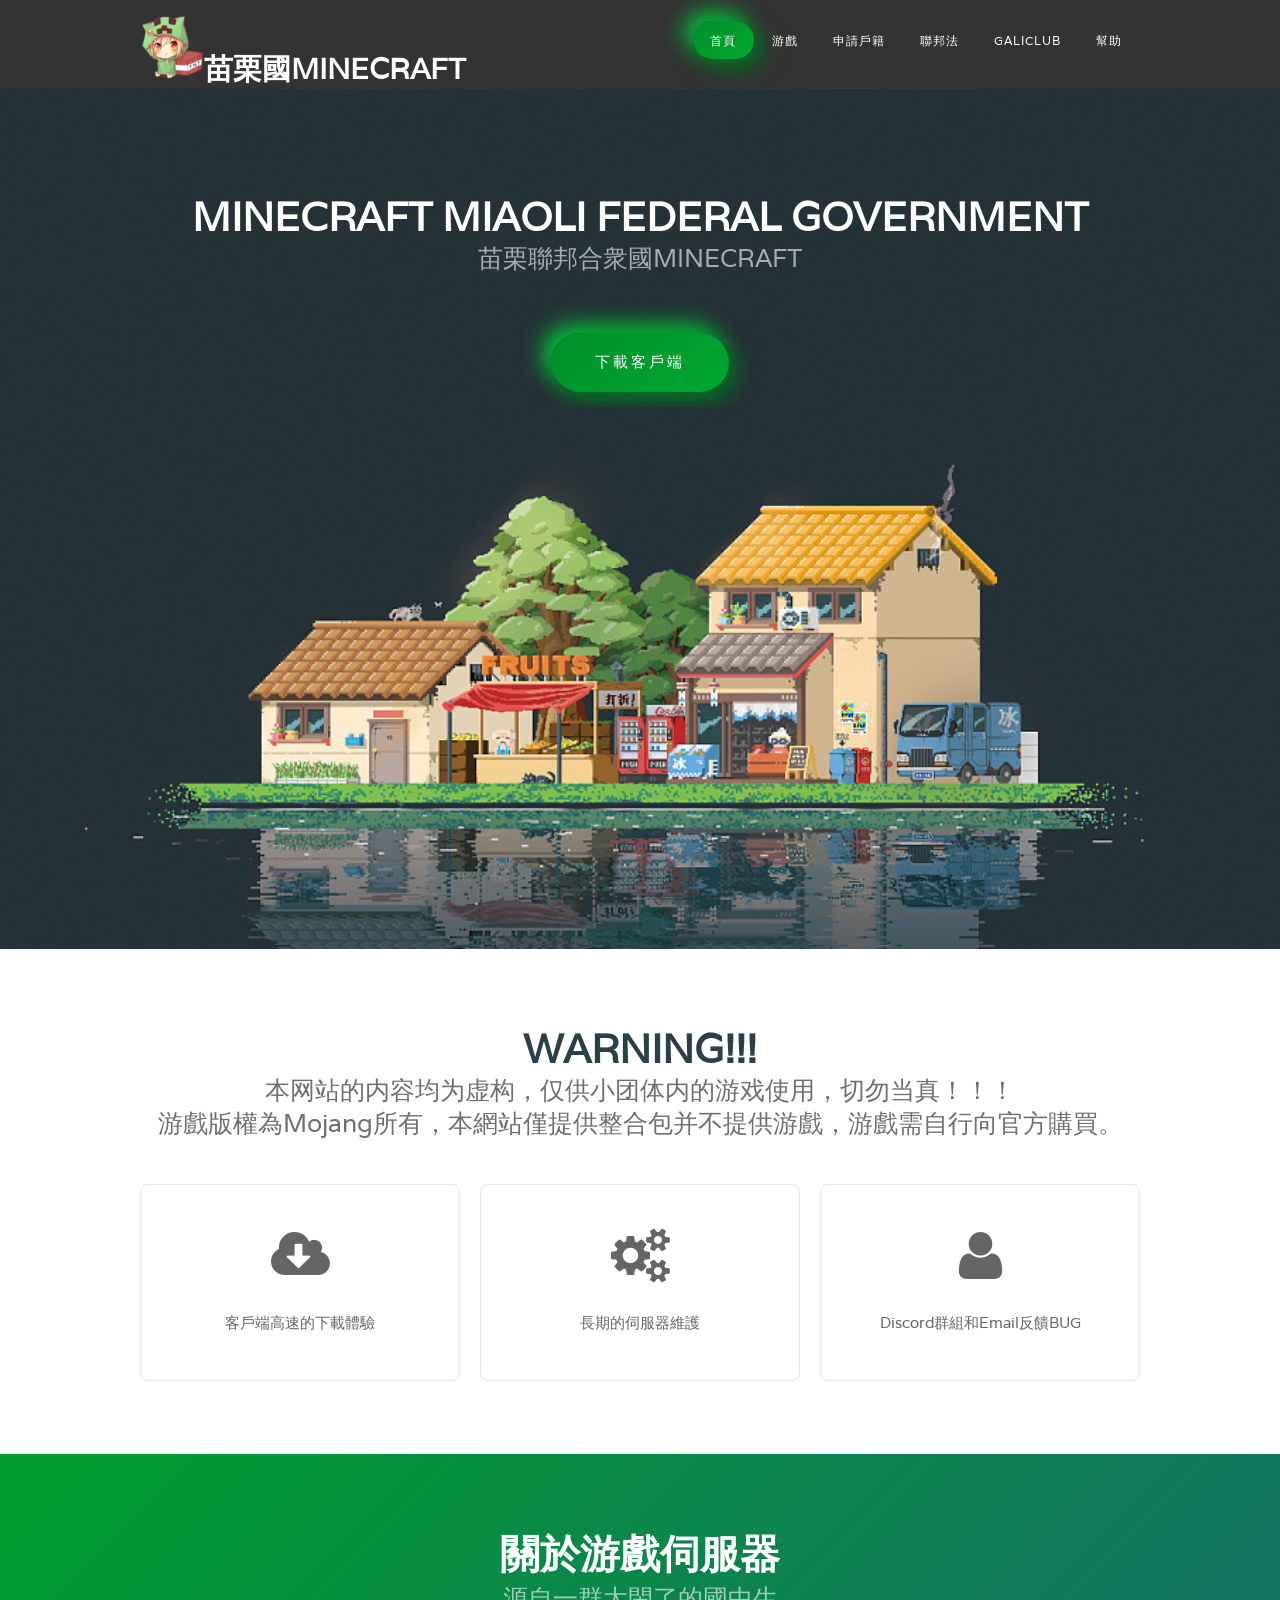
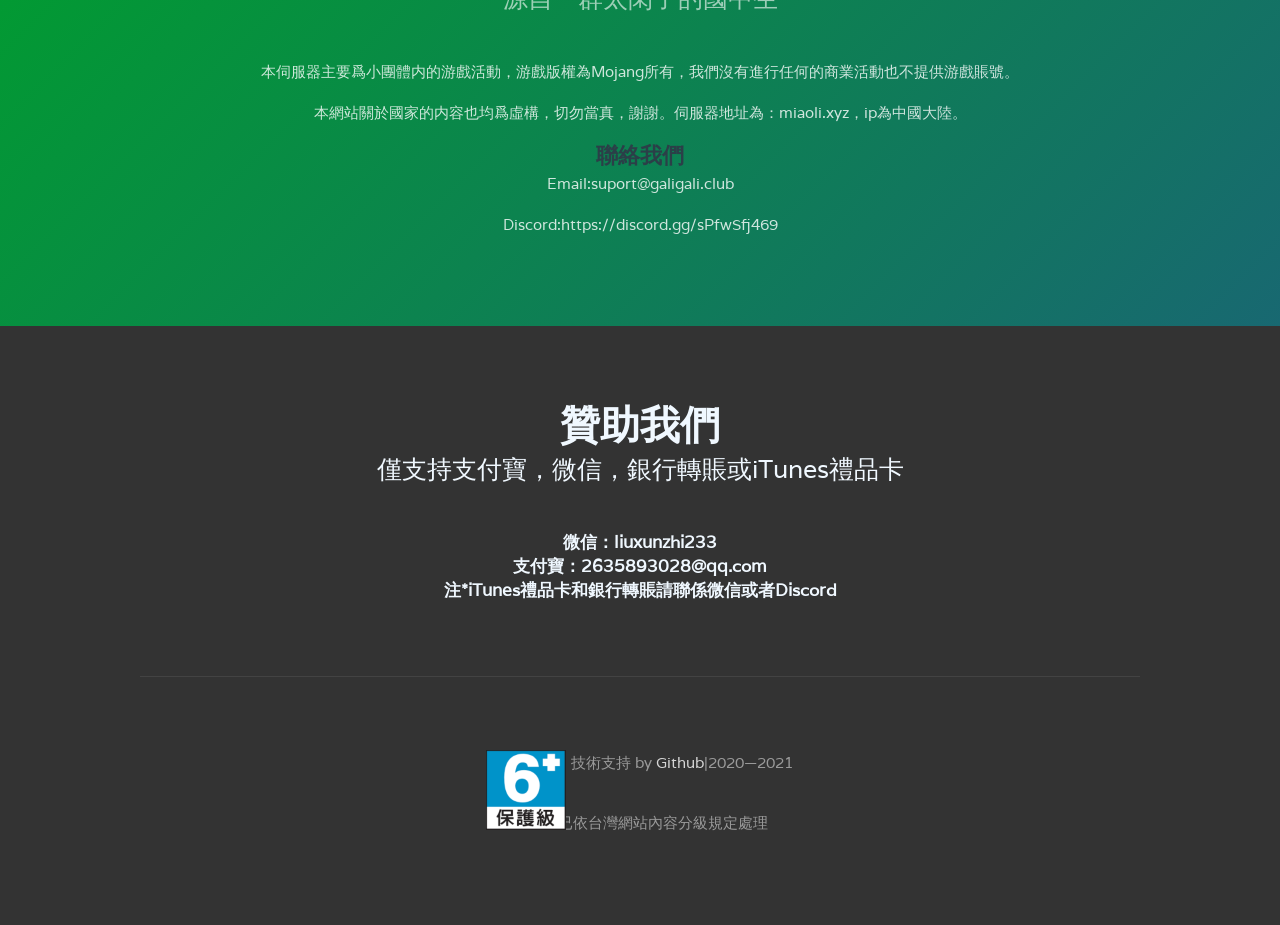
==== commit b8bb85f2: "Update index.html" ====
--- a/index.html
+++ b/index.html
@@ -23,6 +23,7 @@
 			<ul>
 				<li class="current_page_item"><a href="index.html" accesskey="1" title="Home">首頁</a></li>
 				<li><a href="updata.html" accesskey="2" title="Updata">游戲</a></li>
+				<li><a href="signup.html" accesskey="2" title="Updata">申請戶籍</a></li>
 				<li><a href="falv.html" accesskey="5" title="falv">聯邦法</a></li>
 				<li><a href="http://www.galigali.club" accesskey="3" title="GaliClub">GaliClub</a></li>
 				<li><a href="http://support.galigali.club" accesskey="4" title="幫助">幫助</a></li>
@@ -98,4 +99,4 @@
 	<p>本網站已依台灣網站內容分級規定處理</p>
 </div>
 </body>
-</html>+</html>
